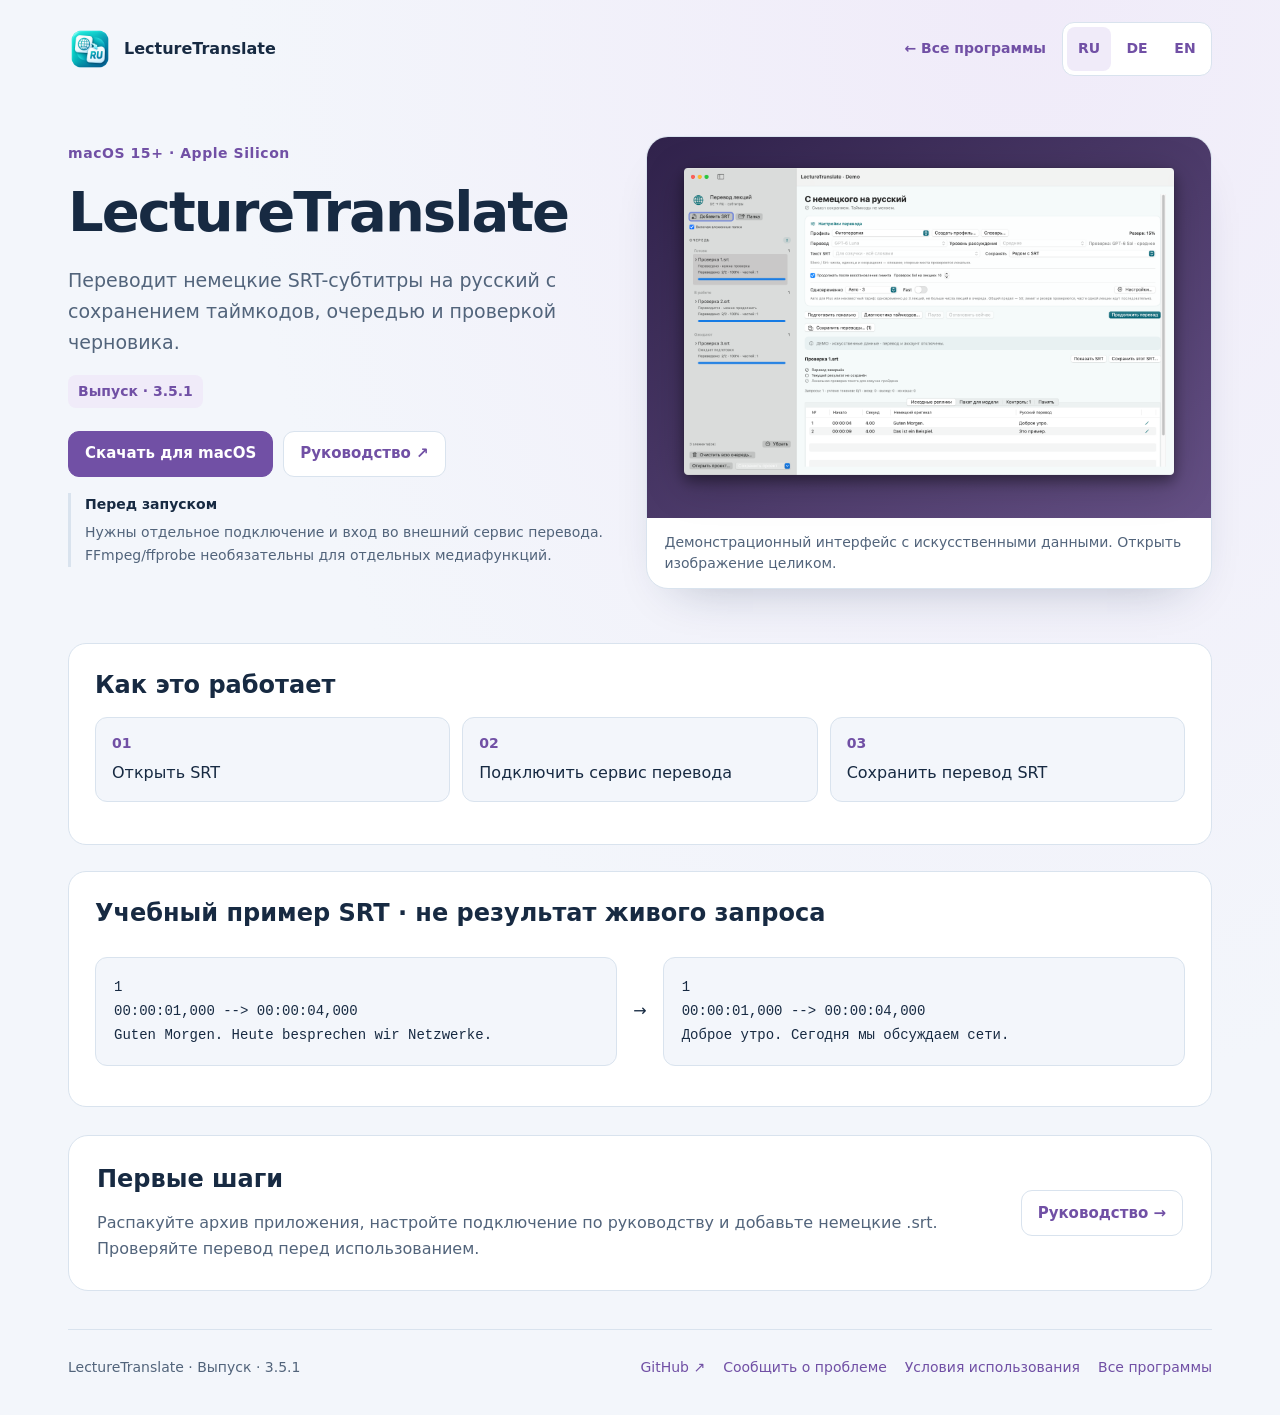
==== index.html @ 834de159 "Polish localized website navigation, screenshots and mobile layouts" ====
<!doctype html>
<html lang="ru"><head><meta charset="utf-8"><meta name="viewport" content="width=device-width,initial-scale=1"><meta name="description" content="Переводит немецкие SRT-субтитры на русский с сохранением таймкодов, очередью и проверкой черновика."><title>LectureTranslate — Руководство · Выпуск · 3.5.1</title><link rel="icon" href="presentation-icon.png"><link rel="stylesheet" href="presentation.css?v=20261022"></head>
<body style="--accent:#7150a5;--tint:#f0ebf9;--hero:#30224b;--hero-end:#655085"><div class="shell"><header class="top"><a class="brand" href="index-ru.html"><img src="presentation-icon.png" width="44" height="44" alt="">LectureTranslate</a><div class="navigation"><a class="catalog-link" href="https://popovantondev.github.io/popovantondev/index-ru.html">← Все программы</a><nav class="languages" aria-label="Language"><a href="index-ru.html" lang="ru" hreflang="ru" aria-current="page">RU</a><a href="index-de.html" lang="de" hreflang="de">DE</a><a href="index-en.html" lang="en" hreflang="en">EN</a></nav></div></header>
<main id="content"><section class="product-hero"><div class="copy"><p class="eyebrow">macOS 15+ · Apple Silicon</p><h1>LectureTranslate</h1><p class="lead">Переводит немецкие SRT-субтитры на русский с сохранением таймкодов, очередью и проверкой черновика.</p><span class="status release">Выпуск · 3.5.1</span><div class="actions"><a class="button primary" href="https://github.com/popovantondev/LectureTranslate/releases/tag/v3.5.1">Скачать для macOS</a><a class="button" href="Guide-ru.html">Руководство ↗</a></div><p class="requirements"><strong>Перед запуском</strong>Нужны отдельное подключение и вход во внешний сервис перевода. FFmpeg/ffprobe необязательны для отдельных медиафункций.</p></div><figure class="preview"><a href="docs/screenshots/ru/light-large.png"><img src="docs/screenshots/ru/light-large.png" alt="LectureTranslate — Демонстрационный интерфейс с искусственными данными. Открыть изображение целиком." decoding="async"></a><figcaption>Демонстрационный интерфейс с искусственными данными. Открыть изображение целиком.</figcaption></figure></section>
<section class="process" aria-labelledby="process-title"><h2 id="process-title">Как это работает</h2><ol class="flow"><li>Открыть SRT</li><li>Подключить сервис перевода</li><li>Сохранить перевод SRT</li></ol></section><section class="process"><h2>Учебный пример SRT · не результат живого запроса</h2><div class="srt-example"><pre><code>1
00:00:01,000 --&gt; 00:00:04,000
Guten Morgen. Heute besprechen wir Netzwerke.</code></pre><span aria-hidden="true">→</span><pre><code>1
00:00:01,000 --&gt; 00:00:04,000
Доброе утро. Сегодня мы обсуждаем сети.</code></pre></div></section><section class="start"><div><h2>Первые шаги</h2><p>Распакуйте архив приложения, настройте подключение по руководству и добавьте немецкие .srt. Проверяйте перевод перед использованием.</p></div><div class="actions"><a class="button" href="Guide-ru.html">Руководство →</a></div></section></main>
<footer><span>LectureTranslate · Выпуск · 3.5.1</span><nav><a href="https://github.com/popovantondev/LectureTranslate">GitHub ↗</a><a href="https://github.com/popovantondev/LectureTranslate/issues/new/choose">Сообщить о проблеме</a><a href="https://github.com/popovantondev/LectureTranslate#readme">Условия использования</a><a href="https://popovantondev.github.io/popovantondev/index-ru.html">Все программы</a></nav></footer></div></body></html>
---- presentation.css ----
:root{color-scheme:light;--bg:#f3f6fb;--panel:#fff;--ink:#172a42;--muted:#52647b;--line:#d9e3ee;--accent:#225fba;--tint:#eaf2ff;--hero:#112d50;--hero-end:#23578d}
*{box-sizing:border-box}html{scroll-behavior:smooth;scroll-padding-top:24px}body{margin:0;background:radial-gradient(ellipse at 80% 0,var(--tint),transparent 55%),var(--bg);color:var(--ink);font:16px/1.65 system-ui,-apple-system,"Segoe UI",sans-serif}a{color:var(--accent);text-underline-offset:4px}a:focus-visible,summary:focus-visible{outline:3px solid var(--accent);outline-offset:4px}img{max-width:100%;height:auto}h1,h2,p{overflow-wrap:anywhere}h1{font-size:clamp(32px,4.5vw,56px);line-height:1.1;letter-spacing:-.035em;margin:12px 0 22px}h2{font-size:24px;line-height:1.3;margin:0 0 14px}p{margin:0 0 16px}.shell{max-width:1200px;margin:auto;padding:0 28px}.top{display:flex;justify-content:space-between;align-items:center;gap:20px;flex-wrap:wrap;padding:22px 0}.brand{display:flex;align-items:center;gap:12px;text-decoration:none;color:var(--ink);font-weight:750}.brand img{width:44px;height:44px;object-fit:contain}.navigation{display:flex;gap:16px;align-items:center;flex-wrap:wrap}.catalog-link{font-size:14px;font-weight:650;text-decoration:none}.languages{display:flex;gap:4px;border:1px solid var(--line);border-radius:12px;padding:4px;background:var(--panel)}.languages a{display:inline-flex;min-width:44px;min-height:44px;align-items:center;justify-content:center;border-radius:8px;text-decoration:none;font-size:14px;font-weight:700}.languages a[aria-current]{background:var(--tint)}.product-hero{display:grid;grid-template-columns:minmax(0,1fr) minmax(0,1.05fr);gap:38px;align-items:center;margin:20px 0 36px}.copy{min-width:0;padding:24px 0}.eyebrow{color:var(--accent);font-size:14px;font-weight:700;letter-spacing:.04em}.lead{font-size:19px;color:var(--muted)}.status{display:inline-block;border-radius:8px;padding:5px 10px;background:var(--tint);font-size:14px;font-weight:700;color:var(--accent)}.actions{display:flex;align-items:center;flex-wrap:wrap;gap:10px;margin:23px 0 16px}.button{display:inline-flex;align-items:center;justify-content:center;min-height:46px;padding:10px 16px;border:1px solid var(--line);border-radius:11px;background:var(--panel);color:var(--accent);font-size:15px;line-height:1.4;font-weight:700;text-decoration:none;max-width:100%;overflow-wrap:anywhere}.button.primary{background:var(--accent);color:#fff;border-color:var(--accent)}.button:hover{filter:brightness(.96)}.requirements{font-size:14px;color:var(--muted);padding-left:14px;border-left:3px solid var(--line)}.requirements strong{display:block;color:var(--ink);margin-bottom:5px}.preview{margin:0;min-width:0;border:1px solid var(--line);border-radius:22px;overflow:hidden;background:var(--panel);box-shadow:0 22px 50px -30px #162b4855}.preview>a{display:grid;place-items:center;padding:18px;background:linear-gradient(145deg,var(--hero),var(--hero-end));min-height:260px}.preview img{display:block;width:auto;max-width:100%;max-height:520px;object-fit:contain;filter:drop-shadow(0 8px 18px #0003)}figcaption{font-size:14px;color:var(--muted);padding:14px 18px;line-height:1.5}.process{border:1px solid var(--line);border-radius:18px;background:var(--panel);padding:26px;margin:26px 0}.flow{list-style:none;display:grid;grid-template-columns:repeat(3,minmax(0,1fr));padding:0;gap:12px;counter-reset:step}.flow li{padding:14px 16px;border:1px solid var(--line);border-radius:12px;background:var(--bg);overflow-wrap:anywhere}.flow li:before{counter-increment:step;content:counter(step,decimal-leading-zero);display:block;font-size:14px;color:var(--accent);font-weight:700;margin-bottom:5px}.start{display:grid;grid-template-columns:minmax(0,1fr) auto;gap:24px;align-items:center;padding:28px;border-radius:20px;background:var(--panel);border:1px solid var(--line);margin:28px 0 38px}.start p{color:var(--muted);margin:0}.start .actions{margin:0}.notice{padding:14px 16px;background:var(--tint);border-radius:12px;font-size:15px;color:var(--ink)}footer{display:flex;gap:16px;flex-wrap:wrap;justify-content:space-between;border-top:1px solid var(--line);padding:26px 0 36px;font-size:14px;color:var(--muted)}footer nav{display:flex;gap:18px;flex-wrap:wrap}footer a{text-decoration:none}main:focus{outline:none}
@media(max-width:900px){.product-hero{gap:24px}.lead{font-size:17px}.shell{padding:0 22px}}
@media(max-width:760px){.product-hero{grid-template-columns:1fr;margin-top:0;gap:14px}.copy{padding:12px 0}.preview>a{min-height:0}.preview img{max-height:450px}.flow{grid-template-columns:1fr}.start{grid-template-columns:1fr;padding:22px}.process{padding:22px}.top{gap:14px}.navigation{width:100%;justify-content:space-between}.shell{padding:0 18px}}
@media(prefers-reduced-motion:reduce){html{scroll-behavior:auto}*,*:before,*:after{animation:none!important;transition:none!important}}

.srt-example{display:grid;grid-template-columns:minmax(0,1fr) auto minmax(0,1fr);gap:16px;align-items:center}.srt-example pre{white-space:pre-wrap;overflow-wrap:anywhere;padding:18px;background:var(--bg);border:1px solid var(--line);border-radius:12px;font:14px/1.7 ui-monospace,monospace}.srt-example code{white-space:inherit}@media(max-width:760px){.srt-example{grid-template-columns:minmax(0,1fr)}.srt-example>span{transform:rotate(90deg);text-align:center}}
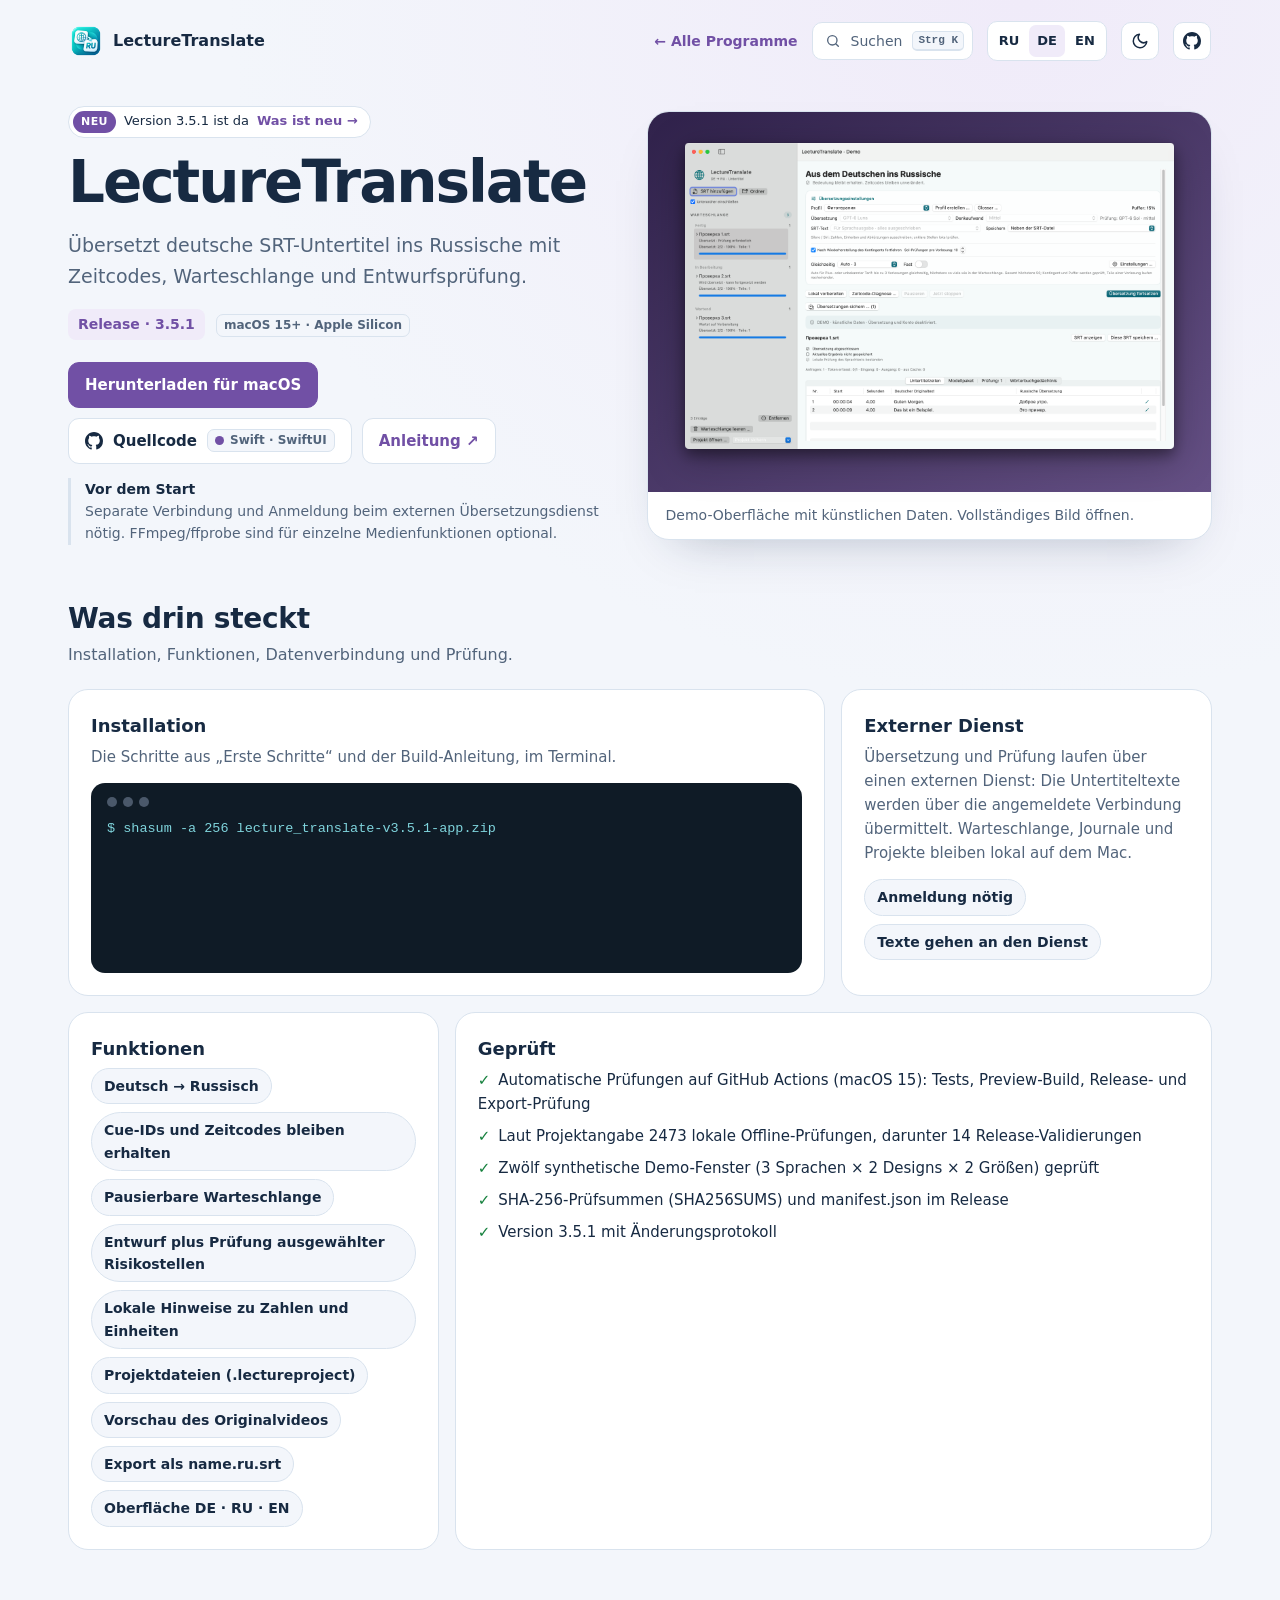
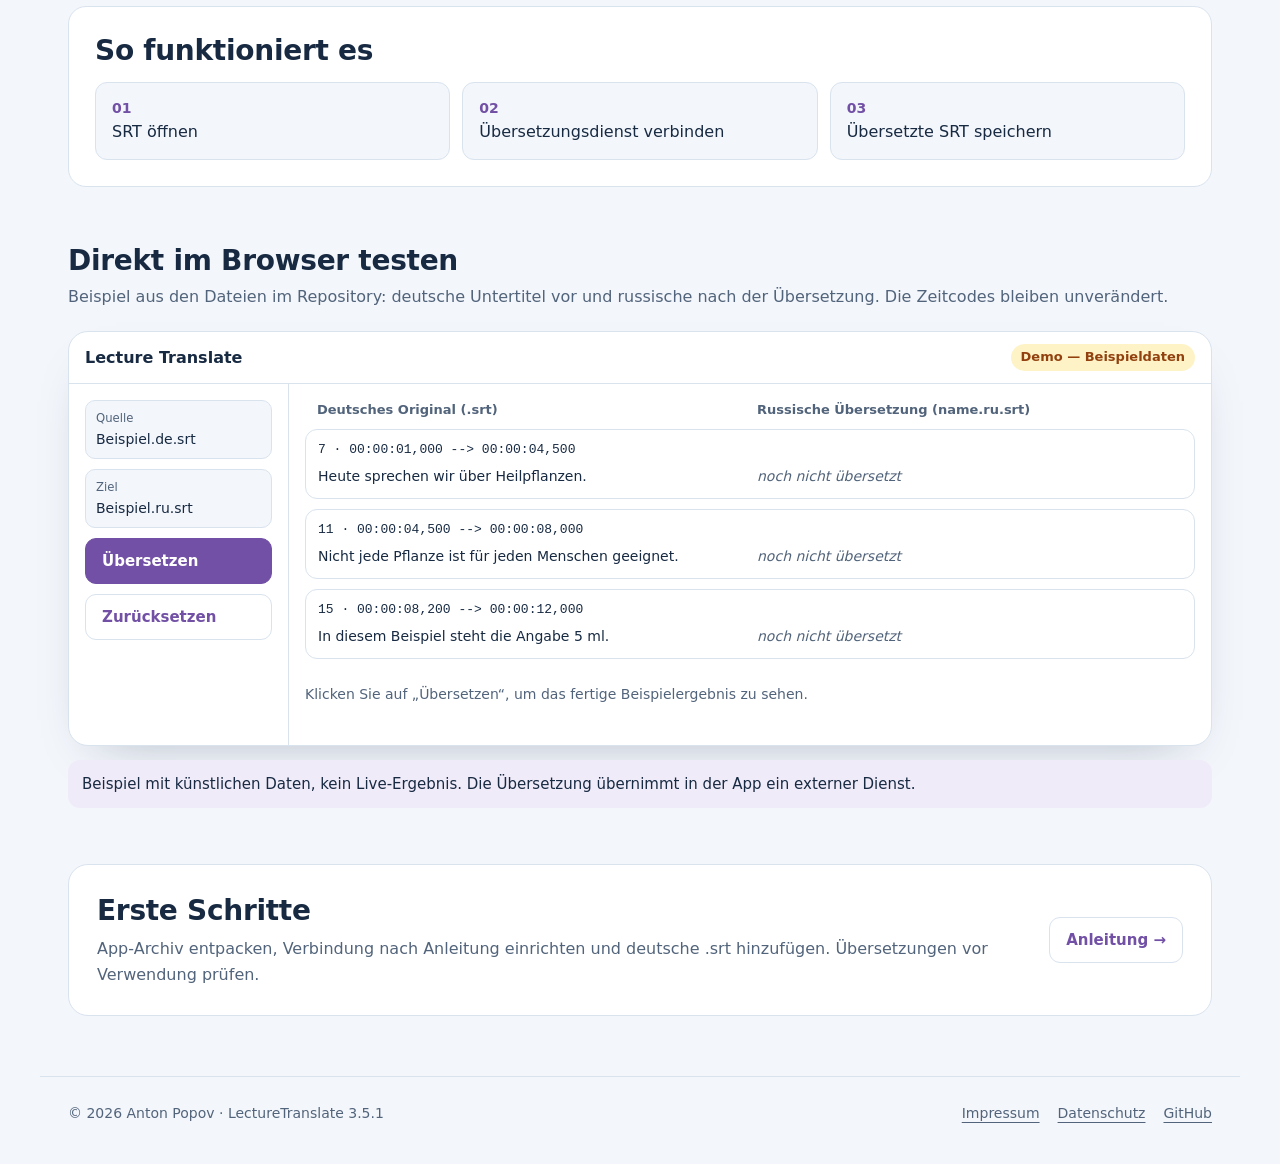
==== commit 485750f8: "Polish project site and documentation - German root pages (index.html, README.md), English and Russi" ====
--- a/index.html
+++ b/index.html
@@ -1,10 +1,83 @@
 <!doctype html>
-<html lang="ru"><head><meta charset="utf-8"><meta name="viewport" content="width=device-width,initial-scale=1"><meta name="description" content="Переводит немецкие SRT-субтитры на русский с сохранением таймкодов, очередью и проверкой черновика."><title>LectureTranslate — Руководство · Выпуск · 3.5.1</title><link rel="icon" href="presentation-icon.png"><link rel="stylesheet" href="presentation.css?v=20261022"></head>
-<body style="--accent:#7150a5;--tint:#f0ebf9;--hero:#30224b;--hero-end:#655085"><div class="shell"><header class="top"><a class="brand" href="index-ru.html"><img src="presentation-icon.png" width="44" height="44" alt="">LectureTranslate</a><div class="navigation"><a class="catalog-link" href="https://popovantondev.github.io/popovantondev/index-ru.html">← Все программы</a><nav class="languages" aria-label="Language"><a href="index-ru.html" lang="ru" hreflang="ru" aria-current="page">RU</a><a href="index-de.html" lang="de" hreflang="de">DE</a><a href="index-en.html" lang="en" hreflang="en">EN</a></nav></div></header>
-<main id="content"><section class="product-hero"><div class="copy"><p class="eyebrow">macOS 15+ · Apple Silicon</p><h1>LectureTranslate</h1><p class="lead">Переводит немецкие SRT-субтитры на русский с сохранением таймкодов, очередью и проверкой черновика.</p><span class="status release">Выпуск · 3.5.1</span><div class="actions"><a class="button primary" href="https://github.com/popovantondev/LectureTranslate/releases/tag/v3.5.1">Скачать для macOS</a><a class="button" href="Guide-ru.html">Руководство ↗</a></div><p class="requirements"><strong>Перед запуском</strong>Нужны отдельное подключение и вход во внешний сервис перевода. FFmpeg/ffprobe необязательны для отдельных медиафункций.</p></div><figure class="preview"><a href="docs/screenshots/ru/light-large.png"><img src="docs/screenshots/ru/light-large.png" alt="LectureTranslate — Демонстрационный интерфейс с искусственными данными. Открыть изображение целиком." decoding="async"></a><figcaption>Демонстрационный интерфейс с искусственными данными. Открыть изображение целиком.</figcaption></figure></section>
-<section class="process" aria-labelledby="process-title"><h2 id="process-title">Как это работает</h2><ol class="flow"><li>Открыть SRT</li><li>Подключить сервис перевода</li><li>Сохранить перевод SRT</li></ol></section><section class="process"><h2>Учебный пример SRT · не результат живого запроса</h2><div class="srt-example"><pre><code>1
-00:00:01,000 --&gt; 00:00:04,000
-Guten Morgen. Heute besprechen wir Netzwerke.</code></pre><span aria-hidden="true">→</span><pre><code>1
-00:00:01,000 --&gt; 00:00:04,000
-Доброе утро. Сегодня мы обсуждаем сети.</code></pre></div></section><section class="start"><div><h2>Первые шаги</h2><p>Распакуйте архив приложения, настройте подключение по руководству и добавьте немецкие .srt. Проверяйте перевод перед использованием.</p></div><div class="actions"><a class="button" href="Guide-ru.html">Руководство →</a></div></section></main>
-<footer><span>LectureTranslate · Выпуск · 3.5.1</span><nav><a href="https://github.com/popovantondev/LectureTranslate">GitHub ↗</a><a href="https://github.com/popovantondev/LectureTranslate/issues/new/choose">Сообщить о проблеме</a><a href="https://github.com/popovantondev/LectureTranslate#readme">Условия использования</a><a href="https://popovantondev.github.io/popovantondev/index-ru.html">Все программы</a></nav></footer></div></body></html>+<html lang="de">
+<head>
+<meta charset="utf-8">
+<meta name="viewport" content="width=device-width,initial-scale=1">
+<meta name="color-scheme" content="light dark">
+<meta name="description" content="Übersetzt deutsche SRT-Untertitel ins Russische mit Zeitcodes, Warteschlange und Entwurfsprüfung.">
+<title>LectureTranslate — Anleitung · Release · 3.5.1</title>
+<link rel="icon" href="presentation-icon.png">
+<script src="Assets/kit/kit-theme.js"></script><link rel="stylesheet" href="Assets/kit/kit.css?v=2026.11.05-1"><script src="Assets/kit/programs.js?v=2026.11.05-1" defer></script><script src="Assets/kit/kit.js?v=2026.11.05-1" defer></script>
+<link rel="stylesheet" href="presentation.css?v=2026.11.05-1">
+</head>
+<body class="ppk-page">
+<a class="ppk-skip" href="#main">Zum Inhalt</a>
+<div class="ppk-nav-wrap" id="ppk-nav-wrap">
+  <nav class="ppk-nav" aria-label="Hauptnavigation">
+    <a class="ppk-brand" href="index.html"><img src="presentation-icon.png" alt="" width="34" height="34"><span>LectureTranslate</span></a>
+    <span class="ppk-spacer"></span>
+    <a class="ppk-back" href="https://popovantondev.github.io/popovantondev/index.html">← Alle Programme</a>
+    <button class="ppk-search-btn" type="button" data-ppk-open-search aria-label="Programme durchsuchen"><span>Suchen</span><kbd>Strg K</kbd></button>
+    <div class="ppk-langs"><a href="index-ru.html" lang="ru" hreflang="ru">RU</a><a href="index.html" lang="de" hreflang="de" aria-current="page">DE</a><a href="index-en.html" lang="en" hreflang="en">EN</a></div>
+    <button class="ppk-icon-btn ppk-theme-btn" type="button" data-ppk-theme aria-label="Farbschema wechseln"></button>
+    <a class="ppk-icon-btn ppk-gh-btn" href="https://github.com/popovantondev/LectureTranslate" aria-label="GitHub"></a>
+  </nav>
+</div>
+<main class="ppk-shell" id="main">
+<div class="ppk-hero">
+<div>
+<a class="ppk-pill" href="https://github.com/popovantondev/LectureTranslate/releases/tag/v3.5.1"><span class="ppk-new">NEU</span><span>Version 3.5.1 ist da</span> <span class="ppk-more">Was ist neu →</span></a>
+<h1>LectureTranslate</h1>
+<p class="ppk-lead">Übersetzt deutsche SRT-Untertitel ins Russische mit Zeitcodes, Warteschlange und Entwurfsprüfung.</p>
+<span class="ppk-status">Release · 3.5.1</span> <span class="ppk-chip ppk-meta-chip">macOS 15+ · Apple Silicon</span>
+<div class="ppk-actions">
+<a class="ppk-btn ppk-btn-primary" href="https://github.com/popovantondev/LectureTranslate/releases/tag/v3.5.1">Herunterladen für macOS</a>
+<a class="ppk-btn ppk-btn-gh" href="https://github.com/popovantondev/LectureTranslate">Quellcode <span class="ppk-chip"><i class="ppk-dot"></i>Swift · SwiftUI</span></a>
+<a class="ppk-btn" href="Guide-de.html">Anleitung ↗</a>
+</div>
+<p class="ppk-requirements"><strong>Vor dem Start</strong>Separate Verbindung und Anmeldung beim externen Übersetzungsdienst nötig. FFmpeg/ffprobe sind für einzelne Medienfunktionen optional.</p>
+
+</div>
+<figure class="ppk-preview">
+<div class="ppk-stage"><a href="docs/screenshots/de/light-large.png"><img src="docs/screenshots/de/light-large.png" alt="LectureTranslate — Demo-Oberfläche mit künstlichen Daten. Vollständiges Bild öffnen." decoding="async"></a></div>
+<figcaption>Demo-Oberfläche mit künstlichen Daten. Vollständiges Bild öffnen.</figcaption>
+</figure>
+</div>
+
+<section class="ppk-bento-section ppk-section ppk-reveal">
+<h2>Was drin steckt</h2>
+<p class="ppk-sub">Installation, Funktionen, Datenverbindung und Prüfung.</p>
+<div class="ppk-bento">
+<div class="ppk-tile ppk-wide"><h3>Installation</h3><p>Die Schritte aus „Erste Schritte“ und der Build-Anleitung, im Terminal.</p><div class="ppk-term" role="group" aria-label="Installation"><div class="ppk-term-bar"><i></i><i></i><i></i></div><div class="ppk-term-out"><div class="ppk-ps">$ shasum -a 256 lecture_translate-v3.5.1-app.zip</div><div class="ppk-dim"># Wert mit SHA256SUMS aus dem Release vergleichen</div><div class="ppk-ps">$ unzip lecture_translate-v3.5.1-app.zip</div><div class="ppk-dim"># App nicht notarisiert: macOS kann beim ersten Öffnen warnen</div><div class="ppk-dim"># Verbindung zum Übersetzungsdienst nach Anleitung einrichten</div><div class="ppk-ok">→ Deutsche .srt hinzufügen, Profil wählen, Warteschlange starten</div></div></div></div>
+<div class="ppk-tile"><h3>Externer Dienst</h3><p>Übersetzung und Prüfung laufen über einen externen Dienst: Die Untertiteltexte werden über die angemeldete Verbindung übermittelt. Warteschlange, Journale und Projekte bleiben lokal auf dem Mac.</p><div class="ppk-chips"><span>Anmeldung nötig</span><span>Texte gehen an den Dienst</span></div></div>
+<div class="ppk-tile"><h3>Funktionen</h3><div class="ppk-chips"><span>Deutsch → Russisch</span><span>Cue-IDs und Zeitcodes bleiben erhalten</span><span>Pausierbare Warteschlange</span><span>Entwurf plus Prüfung ausgewählter Risikostellen</span><span>Lokale Hinweise zu Zahlen und Einheiten</span><span>Projektdateien (.lectureproject)</span><span>Vorschau des Originalvideos</span><span>Export als name.ru.srt</span><span>Oberfläche DE · RU · EN</span></div></div>
+<div class="ppk-tile ppk-wide"><h3>Geprüft</h3><ul class="ppk-checks"><li>Automatische Prüfungen auf GitHub Actions (macOS 15): Tests, Preview-Build, Release- und Export-Prüfung</li><li>Laut Projektangabe 2473 lokale Offline-Prüfungen, darunter 14 Release-Validierungen</li><li>Zwölf synthetische Demo-Fenster (3 Sprachen × 2 Designs × 2 Größen) geprüft</li><li>SHA-256-Prüfsummen (SHA256SUMS) und manifest.json im Release</li><li>Version 3.5.1 mit Änderungsprotokoll</li></ul></div>
+</div>
+</section>
+
+<section class="ppk-section ppk-process ppk-reveal" aria-labelledby="process-title">
+<h2 id="process-title">So funktioniert es</h2>
+<ol class="ppk-flow"><li>SRT öffnen</li><li>Übersetzungsdienst verbinden</li><li>Übersetzte SRT speichern</li></ol>
+</section>
+<section class="ppk-section ppk-demo-section ppk-reveal" id="demo" data-demo="lecturetranslate" aria-labelledby="demo-title">
+<h2 id="demo-title">Direkt im Browser testen</h2>
+<p class="ppk-sub">Beispiel aus den Dateien im Repository: deutsche Untertitel vor und russische nach der Übersetzung. Die Zeitcodes bleiben unverändert.</p>
+<div class="ppk-demo"><div class="ppk-demo-head"><span>Lecture Translate</span><span class="ppk-demo-label">Demo — Beispieldaten</span></div>
+<div class="ppk-demo-body"><div class="ppk-demo-main"><noscript><p class="ppk-demo-empty">Für die Demo wird JavaScript benötigt.</p><ol class="demo-cues"><li><code>00:00:01,000 --&gt; 00:00:04,500</code><p lang="de">Heute sprechen wir über Heilpflanzen.</p><p lang="ru">Сегодня мы говорим о лекарственных
+растениях.</p></li><li><code>00:00:04,500 --&gt; 00:00:08,000</code><p lang="de">Nicht jede Pflanze ist für jeden Menschen geeignet.</p><p lang="ru">Не каждое растение подходит каждому
+человеку.</p></li><li><code>00:00:08,200 --&gt; 00:00:12,000</code><p lang="de">In diesem Beispiel steht die Angabe 5 ml.</p><p lang="ru">В этом примере указано пять миллилитров.</p></li></ol></noscript></div></div></div>
+<p class="ppk-notice">Beispiel mit künstlichen Daten, kein Live-Ergebnis. Die Übersetzung übernimmt in der App ein externer Dienst.</p>
+<script type="application/json" id="demo-data">{"labels": {"title": "Direkt im Browser testen", "sub": "Beispiel aus den Dateien im Repository: deutsche Untertitel vor und russische nach der Übersetzung. Die Zeitcodes bleiben unverändert.", "label": "Demo — Beispieldaten", "source": "Quelle", "target": "Ziel", "translate": "Übersetzen", "reset": "Zurücksetzen", "hint": "Klicken Sie auf „Übersetzen“, um das fertige Beispielergebnis zu sehen.", "done": "✓ Fertig: 3 Untertitel, alle Zeitcodes unverändert. (Demo — fertiges Beispiel, keine echte Übersetzung.)", "pending": "noch nicht übersetzt", "same": "Zeitcode gleich", "mark": "Zeitcode markieren", "nojs": "Für die Demo wird JavaScript benötigt.", "cues": "Untertitel", "before": "Deutsches Original (.srt)", "after": "Russische Übersetzung (name.ru.srt)", "note": "Beispiel mit künstlichen Daten, kein Live-Ergebnis. Die Übersetzung übernimmt in der App ein externer Dienst.", "sourceName": "Beispiel.de.srt", "targetName": "Beispiel.ru.srt"}, "before": [{"n": "7", "t": "00:00:01,000 --> 00:00:04,500", "x": "Heute sprechen wir über Heilpflanzen."}, {"n": "11", "t": "00:00:04,500 --> 00:00:08,000", "x": "Nicht jede Pflanze ist für jeden Menschen geeignet."}, {"n": "15", "t": "00:00:08,200 --> 00:00:12,000", "x": "In diesem Beispiel steht die Angabe 5 ml."}], "after": [{"n": "7", "t": "00:00:01,000 --> 00:00:04,500", "x": "Сегодня мы говорим о лекарственных\nрастениях."}, {"n": "11", "t": "00:00:04,500 --> 00:00:08,000", "x": "Не каждое растение подходит каждому\nчеловеку."}, {"n": "15", "t": "00:00:08,200 --> 00:00:12,000", "x": "В этом примере указано пять миллилитров."}]}</script>
+</section>
+<section class="ppk-section ppk-start ppk-reveal">
+<div><h2>Erste Schritte</h2><p>App-Archiv entpacken, Verbindung nach Anleitung einrichten und deutsche .srt hinzufügen. Übersetzungen vor Verwendung prüfen.</p></div>
+<div class="ppk-actions"><a class="ppk-btn" href="Guide-de.html">Anleitung →</a></div>
+</section>
+</main>
+<footer class="ppk-footer">
+  <span>© 2026 Anton Popov · LectureTranslate 3.5.1</span>
+  <nav aria-label="Rechtliches"><a href="https://popovantondev.github.io/popovantondev/impressum.html">Impressum</a><a href="https://popovantondev.github.io/popovantondev/datenschutz.html">Datenschutz</a><a href="https://github.com/popovantondev/LectureTranslate">GitHub</a></nav>
+</footer>
+<script src="Assets/demo.js?v=bb6a0f92" defer></script>
+</body>
+</html>
--- a/Assets/kit/kit.css
+++ b/Assets/kit/kit.css
@@ -0,0 +1,244 @@
+/* popovantondev shared kit: tokens, header, search palette, components, footer.
+   Everything is prefixed ppk-. Pages set their accent in their own CSS (see demo.html).
+   Kit tokens have zero specificity (:where), so any page rule overrides them regardless of load order. */
+
+/* ---------- tokens ---------- */
+:where(:root){color-scheme:light;
+  --ppk-bg:#f3f6fb;--ppk-panel:#ffffff;--ppk-ink:#172a42;--ppk-muted:#52647b;--ppk-line:#d9e3ee;
+  --ppk-accent:#0f6f7c;--ppk-accent-ink:#ffffff;--ppk-tint:#e2f2f3;--ppk-hero:#0c3a45;--ppk-hero-end:#1b6b78;
+  --ppk-glass:rgba(255,255,255,.76);--ppk-term:#0f1b26;--ppk-term-ink:#d6e4ef;--ppk-term-ps:#7fd4dc;--ppk-term-ok:#6ee787;--ppk-term-dim:#8fa3b6;
+  --ppk-ok:#15803d;--ppk-ok-bg:#dcfce7;--ppk-ok-fg:#166534;--ppk-warn-bg:#fef3c7;--ppk-warn-fg:#92400e;
+  --ppk-focus:#1a5fd0;--ppk-shadow:0 22px 50px -30px rgba(22,43,72,.35);
+  --ppk-radius-s:8px;--ppk-radius-m:12px;--ppk-radius-l:20px;--ppk-radius-pill:999px;
+  --ppk-font:system-ui,-apple-system,"Segoe UI",sans-serif;--ppk-mono:ui-monospace,"Cascadia Code",Consolas,monospace;--ppk-shell:1200px}
+:where([data-theme="dark"]){color-scheme:dark;
+  --ppk-bg:#0c131b;--ppk-panel:#131d28;--ppk-ink:#e5edf5;--ppk-muted:#9badbf;--ppk-line:#233142;
+  --ppk-accent:#3cc1cc;--ppk-accent-ink:#03262b;--ppk-tint:#11343a;--ppk-hero:#082a32;--ppk-hero-end:#145a65;
+  --ppk-glass:rgba(19,29,40,.76);--ppk-term:#070d13;--ppk-term-ink:#d6e4ef;--ppk-term-ps:#7fd4dc;--ppk-term-ok:#6ee787;--ppk-term-dim:#8fa3b6;
+  --ppk-ok:#4ade80;--ppk-ok-bg:#14532d;--ppk-ok-fg:#bbf7d0;--ppk-warn-bg:#78350f;--ppk-warn-fg:#fde68a;
+  --ppk-focus:#7ab8ff;--ppk-shadow:0 22px 50px -30px rgba(0,0,0,.7)}
+@media (prefers-color-scheme:dark){:where(:root:not([data-theme])){color-scheme:dark;
+  --ppk-bg:#0c131b;--ppk-panel:#131d28;--ppk-ink:#e5edf5;--ppk-muted:#9badbf;--ppk-line:#233142;
+  --ppk-accent:#3cc1cc;--ppk-accent-ink:#03262b;--ppk-tint:#11343a;--ppk-hero:#082a32;--ppk-hero-end:#145a65;
+  --ppk-glass:rgba(19,29,40,.76);--ppk-term:#070d13;--ppk-term-ink:#d6e4ef;--ppk-term-ps:#7fd4dc;--ppk-term-ok:#6ee787;--ppk-term-dim:#8fa3b6;
+  --ppk-ok:#4ade80;--ppk-ok-bg:#14532d;--ppk-ok-fg:#bbf7d0;--ppk-warn-bg:#78350f;--ppk-warn-fg:#fde68a;
+  --ppk-focus:#7ab8ff;--ppk-shadow:0 22px 50px -30px rgba(0,0,0,.7)}}
+
+/* ---------- base (only inside pages that opt in with class ppk-page on body) ---------- */
+.ppk-page{margin:0;background:radial-gradient(ellipse at 80% 0,var(--ppk-tint),transparent 55%),var(--ppk-bg);background-attachment:fixed;color:var(--ppk-ink);font:16px/1.6 var(--ppk-font);transition:background-color .3s,color .3s}
+.ppk-page *,.ppk-page *::before,.ppk-page *::after{box-sizing:border-box}
+:where(.ppk-page a){color:var(--ppk-accent);text-underline-offset:4px}
+:where(.ppk-page img){max-width:100%;height:auto}
+:where(.ppk-page button){font:inherit;color:inherit}
+.ppk-page :focus-visible,.ppk-overlay :focus-visible,.ppk-nav-wrap :focus-visible,.ppk-footer :focus-visible{outline:3px solid var(--ppk-focus);outline-offset:3px}
+:where(.ppk-page h1),.ppk-title{font-size:clamp(34px,4.6vw,58px);line-height:1.05;letter-spacing:-.035em;margin:14px 0 18px}
+:where(.ppk-page h2),.ppk-h2{font-size:clamp(22px,2.4vw,28px);line-height:1.25;letter-spacing:-.01em;margin:0 0 6px}
+.ppk-page [hidden],.ppk-overlay[hidden]{display:none!important}
+.ppk-shell{max-width:var(--ppk-shell);margin:0 auto;padding:0 28px}
+.ppk-section{margin:56px 0;position:relative}
+.ppk-sub{color:var(--ppk-muted);margin:0 0 22px}
+.ppk-sr-only{position:absolute!important;width:1px;height:1px;margin:-1px;padding:0;overflow:hidden;clip:rect(0 0 0 0);white-space:nowrap;border:0}
+.ppk-skip{position:absolute;left:12px;top:-60px;z-index:200;background:var(--ppk-panel);color:var(--ppk-ink);border:2px solid var(--ppk-focus);border-radius:var(--ppk-radius-m);padding:8px 14px;font-weight:700;text-decoration:none}
+.ppk-skip:focus{top:12px}
+html.ppk-lock{overflow:hidden}
+
+/* ---------- icons (CSS masks, work without JS and without inline SVG) ---------- */
+.ppk-search-btn::before,.ppk-gh-btn::before,.ppk-theme-btn::before,.ppk-btn-gh::before{content:"";flex:none;background:currentColor;-webkit-mask:var(--ppk-ico) center/contain no-repeat;mask:var(--ppk-ico) center/contain no-repeat}
+.ppk-search-btn::before{--ppk-ico:url("data:image/svg+xml,%3Csvg xmlns='http://www.w3.org/2000/svg' viewBox='0 0 24 24' fill='none' stroke='black' stroke-width='2' stroke-linecap='round'%3E%3Ccircle cx='11' cy='11' r='7'/%3E%3Cpath d='m20 20-3.5-3.5'/%3E%3C/svg%3E");width:16px;height:16px}
+.ppk-gh-btn::before,.ppk-btn-gh::before{--ppk-ico:url("data:image/svg+xml,%3Csvg xmlns='http://www.w3.org/2000/svg' viewBox='0 0 16 16'%3E%3Cpath d='M8 0C3.58 0 0 3.58 0 8c0 3.54 2.29 6.53 5.47 7.59.4.07.55-.17.55-.38 0-.19-.01-.82-.01-1.49-2.01.37-2.53-.49-2.69-.94-.09-.23-.48-.94-.82-1.13-.28-.15-.68-.52-.01-.53.63-.01 1.08.58 1.23.82.72 1.21 1.87.87 2.33.66.07-.52.28-.87.51-1.07-1.78-.2-3.64-.89-3.64-3.95 0-.87.31-1.59.82-2.15-.08-.2-.36-1.02.08-2.12 0 0 .67-.21 2.2.82.64-.18 1.32-.27 2-.27.68 0 1.36.09 2 .27 1.53-1.04 2.2-.82 2.2-.82.44 1.1.16 1.92.08 2.12.51.56.82 1.27.82 2.15 0 3.07-1.87 3.75-3.65 3.95.29.25.54.73.54 1.48 0 1.07-.01 1.93-.01 2.2 0 .21.15.46.55.38A8.013 8.013 0 0 0 16 8c0-4.42-3.58-8-8-8z'/%3E%3C/svg%3E");width:18px;height:18px}
+.ppk-theme-btn::before{--ppk-ico:url("data:image/svg+xml,%3Csvg xmlns='http://www.w3.org/2000/svg' viewBox='0 0 24 24' fill='none' stroke='black' stroke-width='2' stroke-linecap='round' stroke-linejoin='round'%3E%3Cpath d='M21 12.8A9 9 0 1 1 11.2 3a7 7 0 0 0 9.8 9.8z'/%3E%3C/svg%3E");width:18px;height:18px}
+:root[data-theme="dark"] .ppk-theme-btn::before{--ppk-ico:url("data:image/svg+xml,%3Csvg xmlns='http://www.w3.org/2000/svg' viewBox='0 0 24 24' fill='none' stroke='black' stroke-width='2' stroke-linecap='round'%3E%3Ccircle cx='12' cy='12' r='4.5'/%3E%3Cpath d='M12 2v2M12 20v2M4.9 4.9l1.4 1.4M17.7 17.7l1.4 1.4M2 12h2M20 12h2M4.9 19.1l1.4-1.4M17.7 6.3l1.4-1.4'/%3E%3C/svg%3E")}
+@media (prefers-color-scheme:dark){:root:not([data-theme]) .ppk-theme-btn::before{--ppk-ico:url("data:image/svg+xml,%3Csvg xmlns='http://www.w3.org/2000/svg' viewBox='0 0 24 24' fill='none' stroke='black' stroke-width='2' stroke-linecap='round'%3E%3Ccircle cx='12' cy='12' r='4.5'/%3E%3Cpath d='M12 2v2M12 20v2M4.9 4.9l1.4 1.4M17.7 17.7l1.4 1.4M2 12h2M20 12h2M4.9 19.1l1.4-1.4M17.7 6.3l1.4-1.4'/%3E%3C/svg%3E")}}
+.ppk-search-btn:has(svg)::before,.ppk-icon-btn:has(svg)::before,.ppk-btn-gh:has(svg)::before{display:none}
+
+/* ---------- header: static markup, JS only improves it ---------- */
+.ppk-nav-wrap{position:sticky;top:0;z-index:40;padding:10px 0 0;transition:padding .3s}
+.ppk-nav-wrap.ppk-floating{padding-inline:8px}
+.ppk-nav{max-width:var(--ppk-shell);margin:0 auto;display:flex;align-items:center;gap:14px;padding:10px 28px;border:1px solid transparent;border-radius:0;font:14px/1.3 var(--ppk-font);color:var(--ppk-ink);transition:max-width .35s cubic-bezier(.2,.8,.2,1),padding .35s cubic-bezier(.2,.8,.2,1),border-radius .35s,background-color .35s,box-shadow .35s}
+.ppk-nav *,.ppk-nav *::before,.ppk-nav *::after{box-sizing:border-box}
+.ppk-floating .ppk-nav{max-width:980px;padding:8px 10px 8px 16px;border-color:var(--ppk-line);border-radius:var(--ppk-radius-pill);background:var(--ppk-glass);-webkit-backdrop-filter:blur(14px) saturate(1.4);backdrop-filter:blur(14px) saturate(1.4);box-shadow:0 10px 30px -18px rgba(0,0,0,.35)}
+.ppk-brand{display:flex;align-items:center;gap:10px;min-width:0;font-size:16px;font-weight:750;color:var(--ppk-ink);text-decoration:none;white-space:nowrap}
+.ppk-brand img{width:34px;height:34px;flex:none;border-radius:9px}
+.ppk-brand span{overflow:hidden;text-overflow:ellipsis}
+.ppk-spacer{flex:1}
+.ppk-back{display:inline-flex;align-items:center;min-height:38px;font-size:14px;font-weight:650;color:var(--ppk-accent);text-decoration:none;white-space:nowrap}
+.ppk-back:hover{text-decoration:underline;text-underline-offset:4px}
+.ppk-search-btn{display:none;align-items:center;gap:10px;min-height:38px;padding:6px 8px 6px 12px;border:1px solid var(--ppk-line);border-radius:10px;background:var(--ppk-panel);color:var(--ppk-muted);font:inherit;font-size:14px;cursor:pointer;transition:border-color .2s}
+.ppk-search-btn:hover{border-color:var(--ppk-accent)}
+html.ppk-js .ppk-search-btn{display:flex}
+.ppk-search-btn kbd,.ppk-kbd{font:600 11px/1 var(--ppk-mono);border:1px solid var(--ppk-line);border-bottom-width:2px;border-radius:5px;padding:3px 5px;color:var(--ppk-muted);background:var(--ppk-bg)}
+.ppk-langs{display:flex;gap:2px;padding:3px;border:1px solid var(--ppk-line);border-radius:10px;background:var(--ppk-panel)}
+.ppk-langs a{display:grid;place-items:center;min-width:36px;min-height:32px;border-radius:7px;color:var(--ppk-ink);font-size:13px;font-weight:700;text-decoration:none}
+.ppk-langs a:hover{background:var(--ppk-bg)}
+.ppk-langs a[aria-current]{background:var(--ppk-tint);color:var(--ppk-ink)}
+.ppk-icon-btn{display:grid;place-items:center;width:38px;height:38px;padding:0;border:1px solid var(--ppk-line);border-radius:10px;background:var(--ppk-panel);color:var(--ppk-ink);text-decoration:none;cursor:pointer;transition:border-color .2s}
+.ppk-icon-btn:hover{border-color:var(--ppk-accent)}
+.ppk-icon-btn svg{width:18px;height:18px}
+html:not(.ppk-js) .ppk-theme-btn{display:none}
+
+/* ---------- hero parts ---------- */
+.ppk-hero{display:grid;grid-template-columns:minmax(0,1fr) minmax(0,1.05fr);gap:40px;align-items:center;margin:34px 0 10px}
+.ppk-hero>*{min-width:0}
+.ppk-pill{display:inline-flex;align-items:center;gap:8px;max-width:100%;padding:4px 12px 4px 4px;border:1px solid var(--ppk-line);border-radius:var(--ppk-radius-pill);background:var(--ppk-panel);color:var(--ppk-ink);font-size:13px;text-decoration:none;transition:border-color .2s,transform .2s}
+.ppk-pill:hover{border-color:var(--ppk-accent);transform:translateY(-1px)}
+.ppk-pill .ppk-new{flex:none;background:var(--ppk-accent);color:var(--ppk-accent-ink);border-radius:var(--ppk-radius-pill);padding:2px 8px;font-weight:800;font-size:11px;letter-spacing:.04em}
+.ppk-pill .ppk-more{color:var(--ppk-accent);font-weight:650;white-space:nowrap}
+.ppk-lead{margin:0 0 18px;color:var(--ppk-muted);font-size:19px}
+.ppk-status{display:inline-block;padding:4px 10px;border-radius:var(--ppk-radius-s);background:var(--ppk-tint);color:var(--ppk-accent);font-size:14px;font-weight:700}
+.ppk-actions{display:flex;flex-wrap:wrap;align-items:center;gap:10px;margin:22px 0 14px}
+.ppk-btn{display:inline-flex;align-items:center;gap:10px;min-height:46px;padding:10px 16px;border:1px solid var(--ppk-line);border-radius:11px;background:var(--ppk-panel);color:var(--ppk-accent);font-size:15px;font-weight:700;text-decoration:none;cursor:pointer;transition:transform .15s,box-shadow .2s,border-color .2s}
+.ppk-btn:hover{transform:translateY(-1px);box-shadow:0 8px 20px -12px rgba(0,0,0,.35);border-color:var(--ppk-accent)}
+.ppk-btn-primary{background:var(--ppk-accent);border-color:var(--ppk-accent);color:var(--ppk-accent-ink)}
+.ppk-btn-gh{color:var(--ppk-ink)}
+.ppk-chip{display:inline-flex;align-items:center;gap:6px;padding:1px 7px;border:1px solid var(--ppk-line);border-radius:7px;background:var(--ppk-bg);color:var(--ppk-muted);font-size:12px;font-weight:600}
+.ppk-dot{display:inline-block;width:9px;height:9px;border-radius:50%;background:var(--ppk-accent)}
+.ppk-requirements{margin:0;padding-left:14px;border-left:3px solid var(--ppk-line);color:var(--ppk-muted);font-size:14px}
+.ppk-requirements strong{display:block;color:var(--ppk-ink)}
+.ppk-preview{position:relative;margin:0;overflow:hidden;border:1px solid var(--ppk-line);border-radius:22px;background:var(--ppk-panel);box-shadow:var(--ppk-shadow)}
+.ppk-stage{display:grid;place-items:center;padding:18px;background:linear-gradient(145deg,var(--ppk-hero),var(--ppk-hero-end))}
+.ppk-stage img{display:block;width:auto;max-height:470px;filter:drop-shadow(0 8px 18px rgba(0,0,0,.25))}
+.ppk-preview figcaption{padding:12px 18px;color:var(--ppk-muted);font-size:14px}
+
+/* ---------- bento ---------- */
+.ppk-bento{display:grid;grid-template-columns:repeat(3,minmax(0,1fr));gap:16px}
+.ppk-tile{position:relative;min-width:0;overflow:hidden;padding:22px;border:1px solid var(--ppk-line);border-radius:var(--ppk-radius-l);background:var(--ppk-panel)}
+.ppk-tile h3{margin:0 0 4px;font-size:18px}
+.ppk-tile p{margin:0 0 14px;color:var(--ppk-muted);font-size:15px}
+.ppk-wide{grid-column:span 2}
+.ppk-term{min-height:178px;overflow:hidden;padding:14px 16px;border-radius:14px;background:var(--ppk-term);color:var(--ppk-term-ink);font:13.5px/1.75 var(--ppk-mono)}
+.ppk-term-bar{display:flex;gap:6px;margin-bottom:10px}
+.ppk-term-bar i{width:10px;height:10px;border-radius:50%;background:#4a586a}
+.ppk-term-out>div{overflow-wrap:anywhere}
+.ppk-term .ppk-ps{color:var(--ppk-term-ps)}
+.ppk-term .ppk-ok{color:var(--ppk-term-ok)}
+.ppk-term .ppk-dim{color:var(--ppk-term-dim)}
+.ppk-cursor{display:inline-block;width:8px;height:1.05em;background:var(--ppk-term-ink);vertical-align:-2px;animation:ppk-blink 1s steps(1) infinite}
+@keyframes ppk-blink{50%{opacity:0}}
+.ppk-chips{display:flex;flex-wrap:wrap;gap:8px}
+.ppk-chips span{padding:6px 12px;border:1px solid var(--ppk-line);border-radius:var(--ppk-radius-pill);background:var(--ppk-bg);font-size:14px;font-weight:600;transition:transform .2s,border-color .2s}
+.ppk-chips span:hover{transform:translateY(-2px);border-color:var(--ppk-accent)}
+.ppk-live{display:inline-flex;align-items:center;gap:8px;color:var(--ppk-ok);font-size:15px;font-weight:700}
+.ppk-live::before{content:"";width:10px;height:10px;border-radius:50%;background:var(--ppk-ok);box-shadow:0 0 0 0 rgba(22,163,74,.55);animation:ppk-pulse 2s infinite}
+@keyframes ppk-pulse{70%{box-shadow:0 0 0 10px rgba(22,163,74,0)}100%{box-shadow:0 0 0 0 rgba(22,163,74,0)}}
+.ppk-checks{display:grid;gap:8px;margin:0;padding:0;list-style:none;font-size:15px}
+.ppk-checks li::before{content:"\2713";margin-right:8px;color:var(--ppk-ok);font-weight:800}
+
+/* ---------- steps ---------- */
+.ppk-process{padding:26px;border:1px solid var(--ppk-line);border-radius:18px;background:var(--ppk-panel)}
+.ppk-flow{display:grid;grid-template-columns:repeat(3,minmax(0,1fr));gap:12px;margin:14px 0 0;padding:0;list-style:none;counter-reset:ppk-step}
+.ppk-flow li{padding:14px 16px;border:1px solid var(--ppk-line);border-radius:var(--ppk-radius-m);background:var(--ppk-bg)}
+.ppk-flow li::before{counter-increment:ppk-step;content:counter(ppk-step,decimal-leading-zero);display:block;color:var(--ppk-accent);font-size:14px;font-weight:700}
+
+/* ---------- tabs and program cards ---------- */
+.ppk-tabs{display:inline-flex;flex-wrap:wrap;gap:4px;padding:4px;border:1px solid var(--ppk-line);border-radius:14px;background:var(--ppk-panel)}
+.ppk-tabs button{padding:8px 14px;min-height:38px;border:0;border-radius:10px;background:transparent;color:var(--ppk-muted);font-size:14px;font-weight:650;cursor:pointer;transition:background-color .2s,color .2s}
+.ppk-tabs button:hover{color:var(--ppk-ink)}
+.ppk-tabs button[aria-selected="true"]{background:var(--ppk-accent);color:var(--ppk-accent-ink)}
+.ppk-app-grid{display:grid;grid-template-columns:repeat(auto-fill,minmax(230px,1fr));gap:12px;margin-top:16px}
+.ppk-app-card{display:flex;align-items:flex-start;gap:12px;padding:14px;border:1px solid var(--ppk-line);border-radius:14px;background:var(--ppk-panel);color:var(--ppk-ink);text-decoration:none;animation:ppk-fade .35s ease both;transition:border-color .2s,transform .2s}
+.ppk-app-card:hover{border-color:var(--ppk-accent);transform:translateY(-2px)}
+.ppk-app-card img{flex:none;width:36px;height:36px;border-radius:9px}
+.ppk-app-card b{display:block;font-size:15px}
+.ppk-app-card small{display:block;color:var(--ppk-muted);font-size:13px;line-height:1.4}
+@keyframes ppk-fade{from{opacity:0;transform:translateY(6px)}}
+
+/* ---------- demo frame ---------- */
+.ppk-demo{overflow:hidden;border:1px solid var(--ppk-line);border-radius:var(--ppk-radius-l);background:var(--ppk-panel);box-shadow:var(--ppk-shadow)}
+.ppk-demo-head{display:flex;flex-wrap:wrap;align-items:center;gap:10px;padding:12px 16px;border-bottom:1px solid var(--ppk-line);font-weight:700}
+.ppk-demo-label{margin-left:auto;padding:3px 10px;border-radius:var(--ppk-radius-pill);background:var(--ppk-warn-bg);color:var(--ppk-warn-fg);font-size:13px;font-weight:700}
+.ppk-demo-body{display:grid;grid-template-columns:220px minmax(0,1fr);min-height:250px}
+.ppk-demo-side{display:grid;align-content:start;gap:10px;padding:16px;border-right:1px solid var(--ppk-line);font-size:14px}
+.ppk-field{padding:8px 10px;border:1px solid var(--ppk-line);border-radius:10px;background:var(--ppk-bg)}
+.ppk-field small{display:block;color:var(--ppk-muted)}
+.ppk-demo-main{min-width:0;padding:16px}
+.ppk-rows{display:grid;gap:6px;margin:0 0 12px;padding:0;list-style:none}
+.ppk-rows li{display:grid;grid-template-columns:minmax(0,1fr) auto;gap:10px;align-items:center;padding:8px 12px;border:1px solid var(--ppk-line);border-radius:10px;font-size:14px;animation:ppk-fade .3s ease both}
+.ppk-rows li>:first-child{overflow-wrap:anywhere}
+.ppk-badge{padding:2px 8px;border-radius:6px;background:var(--ppk-tint);color:var(--ppk-ink);font-size:12px;font-weight:700}
+.ppk-badge-ok{background:var(--ppk-ok-bg);color:var(--ppk-ok-fg)}
+.ppk-badge-warn{background:var(--ppk-warn-bg);color:var(--ppk-warn-fg)}
+.ppk-progress{height:8px;margin:10px 0;overflow:hidden;border:1px solid var(--ppk-line);border-radius:99px;background:var(--ppk-bg)}
+.ppk-progress i{display:block;width:0;height:100%;background:var(--ppk-accent);transition:width .25s linear}
+.ppk-demo-empty{padding:24px 0;color:var(--ppk-muted);font-size:14px}
+.ppk-demo-done{color:var(--ppk-ok);font-weight:700}
+
+/* ---------- search palette (built by kit.js) ---------- */
+.ppk-overlay{position:fixed;inset:0;z-index:100;display:grid;place-items:start center;padding:12vh 16px 16px;background:rgba(8,15,24,.55);-webkit-backdrop-filter:blur(3px);backdrop-filter:blur(3px);font:16px/1.5 var(--ppk-font);color:var(--ppk-ink)}
+.ppk-overlay *,.ppk-overlay *::before,.ppk-overlay *::after{box-sizing:border-box}
+.ppk-palette{width:min(620px,100%);overflow:hidden;border:1px solid var(--ppk-line);border-radius:16px;background:var(--ppk-panel);box-shadow:0 30px 80px -20px rgba(0,0,0,.5);animation:ppk-pop .18s ease}
+@keyframes ppk-pop{from{opacity:0;transform:translateY(-8px) scale(.98)}}
+.ppk-phead{display:flex;align-items:center;border-bottom:1px solid var(--ppk-line)}
+.ppk-palette-input{flex:1;min-width:0;padding:16px 18px;border:0;background:transparent;color:var(--ppk-ink);font:inherit;font-size:17px;outline:none}
+.ppk-palette-input::placeholder{color:var(--ppk-muted);opacity:1}
+.ppk-phead:focus-within{box-shadow:inset 0 -2px 0 var(--ppk-focus)}
+.ppk-pclose{margin-right:12px;padding:6px 8px;border:1px solid var(--ppk-line);border-radius:7px;background:var(--ppk-bg);color:var(--ppk-muted);font:600 12px/1 var(--ppk-mono);cursor:pointer}
+.ppk-plist{max-height:min(420px,55vh);margin:0;padding:6px;overflow:auto;list-style:none}
+.ppk-pitem{display:flex;align-items:center;gap:12px;padding:9px 10px;border-radius:10px;color:var(--ppk-ink);text-decoration:none}
+.ppk-pitem[aria-selected="true"]{background:var(--ppk-tint);box-shadow:inset 3px 0 0 var(--ppk-accent)}
+.ppk-pitem img,.ppk-pletter{flex:none;width:30px;height:30px;border-radius:8px}
+.ppk-pletter{display:grid;place-items:center;background:var(--ppk-accent);color:var(--ppk-accent-ink);font-weight:800}
+.ppk-ptext{min-width:0}
+.ppk-pname{display:block;font-weight:650}
+.ppk-ptext small{display:block;overflow:hidden;color:var(--ppk-muted);font-size:12px;text-overflow:ellipsis;white-space:nowrap}
+.ppk-pempty{margin:0;padding:22px 18px;color:var(--ppk-muted)}
+.ppk-pfoot{display:flex;gap:14px;padding:9px 14px;border-top:1px solid var(--ppk-line);color:var(--ppk-muted);font-size:12px}
+
+/* ---------- footer ---------- */
+.ppk-footer{display:flex;flex-wrap:wrap;justify-content:space-between;gap:12px 16px;max-width:var(--ppk-shell);margin:60px auto 0;padding:26px 28px 40px;border-top:1px solid var(--ppk-line);color:var(--ppk-muted);font:14px/1.5 var(--ppk-font)}
+.ppk-footer nav{display:flex;flex-wrap:wrap;gap:6px 18px}
+.ppk-footer a{color:var(--ppk-muted);text-decoration:underline;text-underline-offset:4px}
+.ppk-footer a:hover{color:var(--ppk-ink)}
+
+/* ---------- long text (Guide pages): opt in with class ppk-prose ---------- */
+.ppk-prose{line-height:1.7}
+.ppk-prose table{display:block;max-width:100%;overflow-x:auto;border-collapse:collapse}
+.ppk-prose th,.ppk-prose td{padding:8px 12px;border:1px solid var(--ppk-line);text-align:left;vertical-align:top}
+.ppk-prose th{background:var(--ppk-tint)}
+.ppk-prose pre,.ppk-prose code{font-family:var(--ppk-mono);font-size:.92em}
+.ppk-prose pre{max-width:100%;overflow-x:auto;padding:14px 16px;border-radius:var(--ppk-radius-m);background:var(--ppk-term);color:var(--ppk-term-ink)}
+.ppk-prose :not(pre)>code{padding:1px 6px;border-radius:6px;background:var(--ppk-tint)}
+.ppk-prose blockquote{margin:1em 0;padding:2px 16px;border-left:3px solid var(--ppk-accent);color:var(--ppk-muted)}
+
+/* ---------- scroll reveal (hidden state only exists when JS runs) ---------- */
+html.ppk-js .ppk-reveal:not(.ppk-in){opacity:0;transform:translateY(14px)}
+.ppk-reveal{transition:opacity .6s ease,transform .6s ease}
+
+/* ---------- small screens ---------- */
+@media (max-width:900px){.ppk-hero{grid-template-columns:1fr}.ppk-bento{grid-template-columns:1fr 1fr}}
+@media (max-width:640px){
+  .ppk-shell,.ppk-footer{padding-left:16px;padding-right:16px}
+  .ppk-nav{gap:8px;padding:8px 12px}
+  .ppk-back{font-size:0;justify-content:center;width:38px;padding:0}
+  .ppk-back::before{content:"\2190";font-size:20px}
+  .ppk-search-btn span,.ppk-search-btn kbd{display:none}
+  .ppk-search-btn{padding:0;width:38px;justify-content:center}
+  .ppk-langs a{min-width:32px}
+  .ppk-bento{grid-template-columns:1fr}
+  .ppk-wide{grid-column:auto}
+  .ppk-flow{grid-template-columns:1fr}
+  .ppk-demo-body{grid-template-columns:1fr}
+  .ppk-demo-side{border-right:0;border-bottom:1px solid var(--ppk-line)}
+  .ppk-demo-label{margin-left:0}
+  .ppk-pfoot{display:none}
+  .ppk-overlay{padding-top:8vh}
+}
+@media (max-width:520px){
+  .ppk-nav{flex-wrap:wrap;row-gap:6px}
+  .ppk-nav::after{content:"";order:4;flex-basis:100%;height:0}
+  .ppk-brand{order:1;margin-right:auto}
+  .ppk-theme-btn{order:2}
+  .ppk-gh-btn{order:3}
+  .ppk-back{order:5}
+  .ppk-search-btn{order:6;margin-left:auto}
+  .ppk-langs{order:7}
+  .ppk-spacer{display:none}
+  .ppk-floating .ppk-nav{border-radius:26px;padding:8px 10px}
+  .ppk-tile{padding:18px}
+}
+
+@media (prefers-reduced-motion:reduce){
+  .ppk-nav-wrap,.ppk-nav,.ppk-pill,.ppk-btn,.ppk-chips span,.ppk-app-card,.ppk-reveal,.ppk-progress i,.ppk-page{transition:none!important}
+  .ppk-palette,.ppk-app-card,.ppk-rows li,.ppk-cursor,.ppk-live::before{animation:none!important}
+  html.ppk-js .ppk-reveal:not(.ppk-in){opacity:1;transform:none}
+}
+@media (forced-colors:active){.ppk-pitem[aria-selected="true"]{outline:2px solid Highlight}.ppk-tabs button[aria-selected="true"]{outline:2px solid Highlight}}
--- a/presentation.css
+++ b/presentation.css
@@ -1,8 +1,16 @@
-
-:root{color-scheme:light;--bg:#f3f6fb;--panel:#fff;--ink:#172a42;--muted:#52647b;--line:#d9e3ee;--accent:#225fba;--tint:#eaf2ff;--hero:#112d50;--hero-end:#23578d}
-*{box-sizing:border-box}html{scroll-behavior:smooth;scroll-padding-top:24px}body{margin:0;background:radial-gradient(ellipse at 80% 0,var(--tint),transparent 55%),var(--bg);color:var(--ink);font:16px/1.65 system-ui,-apple-system,"Segoe UI",sans-serif}a{color:var(--accent);text-underline-offset:4px}a:focus-visible,summary:focus-visible{outline:3px solid var(--accent);outline-offset:4px}img{max-width:100%;height:auto}h1,h2,p{overflow-wrap:anywhere}h1{font-size:clamp(32px,4.5vw,56px);line-height:1.1;letter-spacing:-.035em;margin:12px 0 22px}h2{font-size:24px;line-height:1.3;margin:0 0 14px}p{margin:0 0 16px}.shell{max-width:1200px;margin:auto;padding:0 28px}.top{display:flex;justify-content:space-between;align-items:center;gap:20px;flex-wrap:wrap;padding:22px 0}.brand{display:flex;align-items:center;gap:12px;text-decoration:none;color:var(--ink);font-weight:750}.brand img{width:44px;height:44px;object-fit:contain}.navigation{display:flex;gap:16px;align-items:center;flex-wrap:wrap}.catalog-link{font-size:14px;font-weight:650;text-decoration:none}.languages{display:flex;gap:4px;border:1px solid var(--line);border-radius:12px;padding:4px;background:var(--panel)}.languages a{display:inline-flex;min-width:44px;min-height:44px;align-items:center;justify-content:center;border-radius:8px;text-decoration:none;font-size:14px;font-weight:700}.languages a[aria-current]{background:var(--tint)}.product-hero{display:grid;grid-template-columns:minmax(0,1fr) minmax(0,1.05fr);gap:38px;align-items:center;margin:20px 0 36px}.copy{min-width:0;padding:24px 0}.eyebrow{color:var(--accent);font-size:14px;font-weight:700;letter-spacing:.04em}.lead{font-size:19px;color:var(--muted)}.status{display:inline-block;border-radius:8px;padding:5px 10px;background:var(--tint);font-size:14px;font-weight:700;color:var(--accent)}.actions{display:flex;align-items:center;flex-wrap:wrap;gap:10px;margin:23px 0 16px}.button{display:inline-flex;align-items:center;justify-content:center;min-height:46px;padding:10px 16px;border:1px solid var(--line);border-radius:11px;background:var(--panel);color:var(--accent);font-size:15px;line-height:1.4;font-weight:700;text-decoration:none;max-width:100%;overflow-wrap:anywhere}.button.primary{background:var(--accent);color:#fff;border-color:var(--accent)}.button:hover{filter:brightness(.96)}.requirements{font-size:14px;color:var(--muted);padding-left:14px;border-left:3px solid var(--line)}.requirements strong{display:block;color:var(--ink);margin-bottom:5px}.preview{margin:0;min-width:0;border:1px solid var(--line);border-radius:22px;overflow:hidden;background:var(--panel);box-shadow:0 22px 50px -30px #162b4855}.preview>a{display:grid;place-items:center;padding:18px;background:linear-gradient(145deg,var(--hero),var(--hero-end));min-height:260px}.preview img{display:block;width:auto;max-width:100%;max-height:520px;object-fit:contain;filter:drop-shadow(0 8px 18px #0003)}figcaption{font-size:14px;color:var(--muted);padding:14px 18px;line-height:1.5}.process{border:1px solid var(--line);border-radius:18px;background:var(--panel);padding:26px;margin:26px 0}.flow{list-style:none;display:grid;grid-template-columns:repeat(3,minmax(0,1fr));padding:0;gap:12px;counter-reset:step}.flow li{padding:14px 16px;border:1px solid var(--line);border-radius:12px;background:var(--bg);overflow-wrap:anywhere}.flow li:before{counter-increment:step;content:counter(step,decimal-leading-zero);display:block;font-size:14px;color:var(--accent);font-weight:700;margin-bottom:5px}.start{display:grid;grid-template-columns:minmax(0,1fr) auto;gap:24px;align-items:center;padding:28px;border-radius:20px;background:var(--panel);border:1px solid var(--line);margin:28px 0 38px}.start p{color:var(--muted);margin:0}.start .actions{margin:0}.notice{padding:14px 16px;background:var(--tint);border-radius:12px;font-size:15px;color:var(--ink)}footer{display:flex;gap:16px;flex-wrap:wrap;justify-content:space-between;border-top:1px solid var(--line);padding:26px 0 36px;font-size:14px;color:var(--muted)}footer nav{display:flex;gap:18px;flex-wrap:wrap}footer a{text-decoration:none}main:focus{outline:none}
-@media(max-width:900px){.product-hero{gap:24px}.lead{font-size:17px}.shell{padding:0 22px}}
-@media(max-width:760px){.product-hero{grid-template-columns:1fr;margin-top:0;gap:14px}.copy{padding:12px 0}.preview>a{min-height:0}.preview img{max-height:450px}.flow{grid-template-columns:1fr}.start{grid-template-columns:1fr;padding:22px}.process{padding:22px}.top{gap:14px}.navigation{width:100%;justify-content:space-between}.shell{padding:0 18px}}
-@media(prefers-reduced-motion:reduce){html{scroll-behavior:auto}*,*:before,*:after{animation:none!important;transition:none!important}}
-
-.srt-example{display:grid;grid-template-columns:minmax(0,1fr) auto minmax(0,1fr);gap:16px;align-items:center}.srt-example pre{white-space:pre-wrap;overflow-wrap:anywhere;padding:18px;background:var(--bg);border:1px solid var(--line);border-radius:12px;font:14px/1.7 ui-monospace,monospace}.srt-example code{white-space:inherit}@media(max-width:760px){.srt-example{grid-template-columns:minmax(0,1fr)}.srt-example>span{transform:rotate(90deg);text-align:center}}
+/* Page accent and page-only rules. Components and tokens come from assets/kit/kit.css. */
+:root{--ppk-accent:#7150a5;--ppk-tint:#f0ebf9;--ppk-hero:#30224b;--ppk-hero-end:#655085}
+:root[data-theme="dark"]{--ppk-accent:#b79ae6;--ppk-accent-ink:#22123c;--ppk-tint:#2a2040;--ppk-hero:#30224b;--ppk-hero-end:#655085}
+@media (prefers-color-scheme:dark){:root:not([data-theme]){--ppk-accent:#b79ae6;--ppk-accent-ink:#22123c;--ppk-tint:#2a2040;--ppk-hero:#30224b;--ppk-hero-end:#655085}}
+.ppk-meta-chip{margin-left:6px}
+.ppk-start{display:grid;grid-template-columns:minmax(0,1fr) auto;gap:24px;align-items:center;padding:28px;border:1px solid var(--ppk-line);border-radius:var(--ppk-radius-l);background:var(--ppk-panel)}
+.ppk-start h2{margin:0 0 8px}.ppk-start p{margin:0;color:var(--ppk-muted)}.ppk-start .ppk-actions{margin:0}
+.ppk-notice{margin:14px 0 0;padding:12px 14px;border-radius:var(--ppk-radius-m);background:var(--ppk-tint);color:var(--ppk-ink);font-size:15px}
+.ppk-stage a{display:grid;place-items:center;max-width:100%}
+.ppk-demo-empty:focus-visible,.demo-time:focus-visible{outline:2px solid var(--ppk-focus);outline-offset:2px}
+.demo-cues{display:grid;gap:10px;margin:0;padding:0;list-style:none}.demo-cues li{display:grid;grid-template-columns:minmax(0,1fr) minmax(0,1fr);gap:6px 14px;padding:10px 12px;border:1px solid var(--ppk-line);border-radius:var(--ppk-radius-m);transition:background-color .2s,border-color .2s}
+.demo-cues li.is-marked{background:var(--ppk-tint);border-color:var(--ppk-accent)}.demo-head{display:grid;grid-template-columns:minmax(0,1fr) minmax(0,1fr);gap:14px;margin:0 0 8px;padding:0 12px;font-size:13px;font-weight:700;color:var(--ppk-muted)}
+.demo-time{grid-column:1/-1;display:flex;flex-wrap:wrap;align-items:center;gap:8px;margin:0;padding:0;border:0;background:transparent;color:var(--ppk-ink);font:13px/1.5 var(--ppk-mono);text-align:left;cursor:pointer}
+.demo-cues p{margin:0;min-width:0;white-space:pre-line;overflow-wrap:anywhere;font-size:14px;line-height:1.6}.demo-cues p.is-pending{color:var(--ppk-muted);font-style:italic}
+@media (max-width:640px){.demo-cues li,.demo-head{grid-template-columns:minmax(0,1fr)}}
+@media (max-width:760px){.ppk-start{grid-template-columns:1fr;padding:22px}}
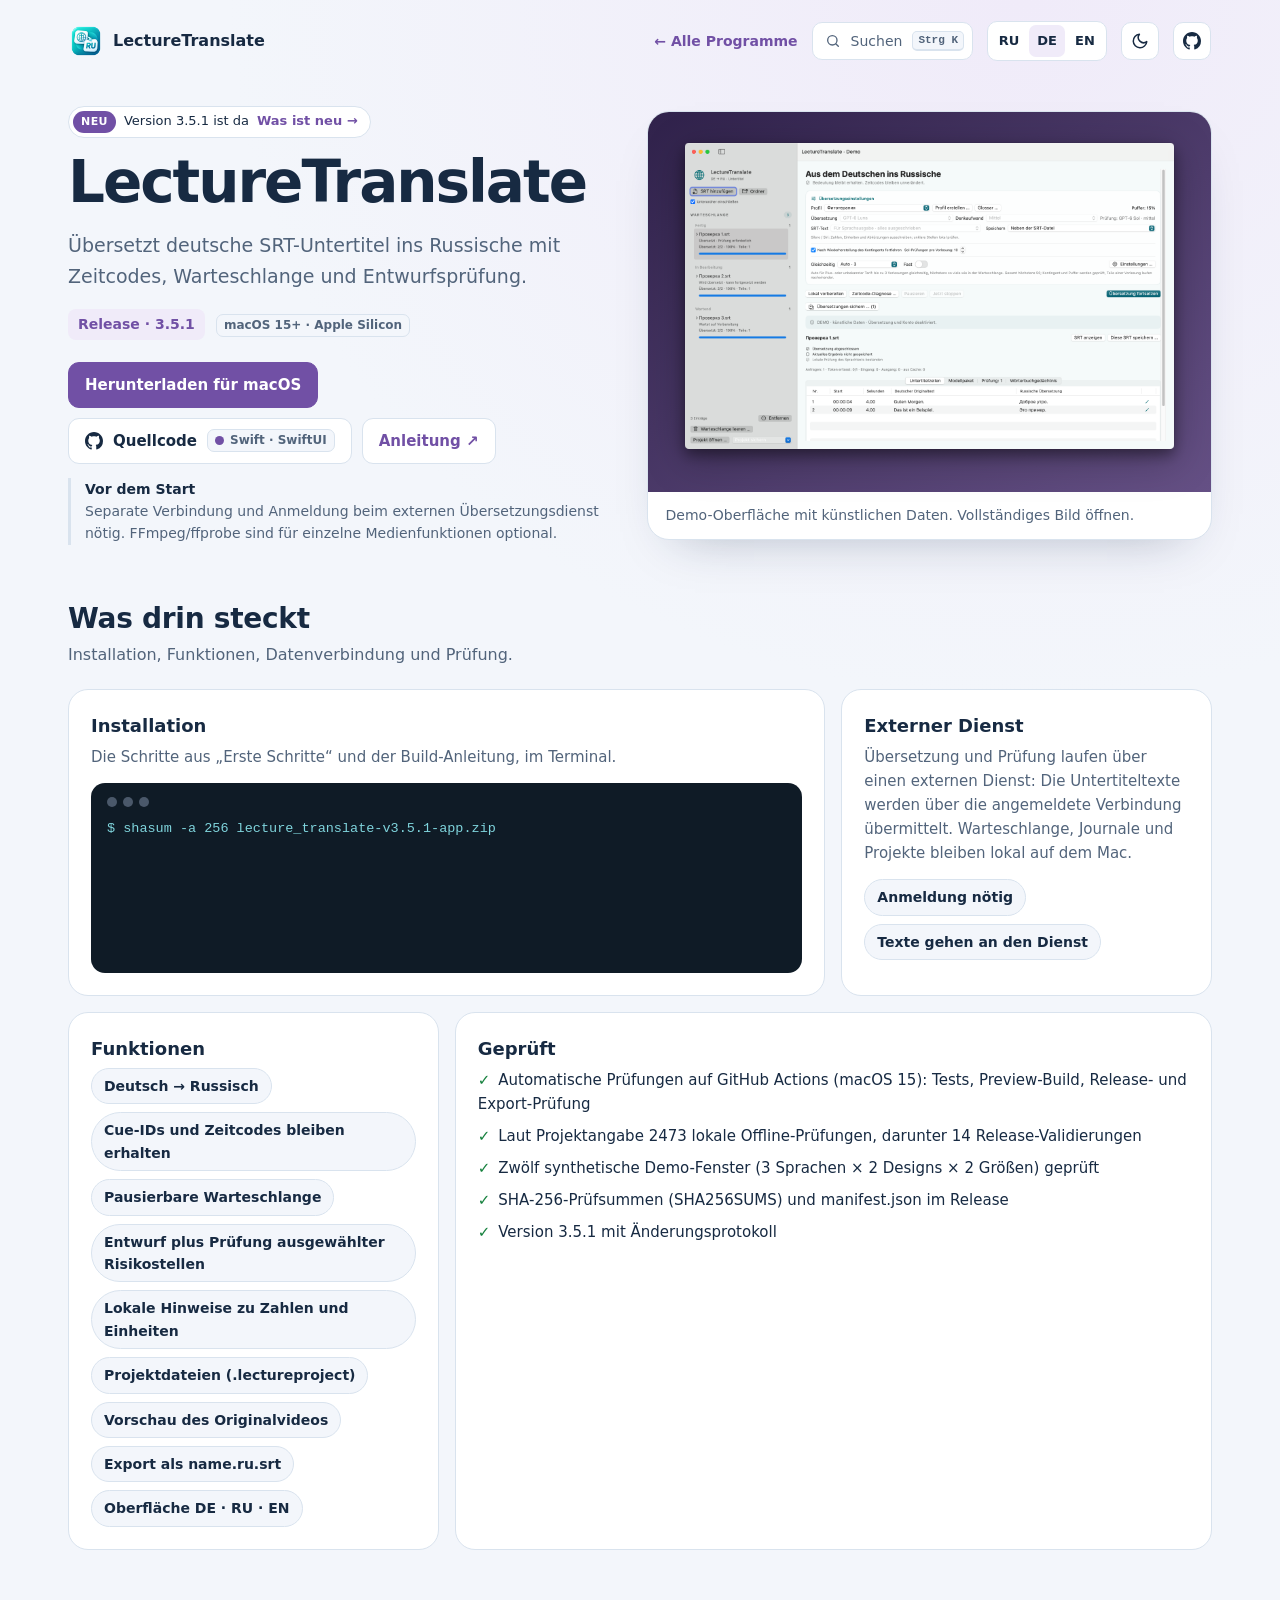
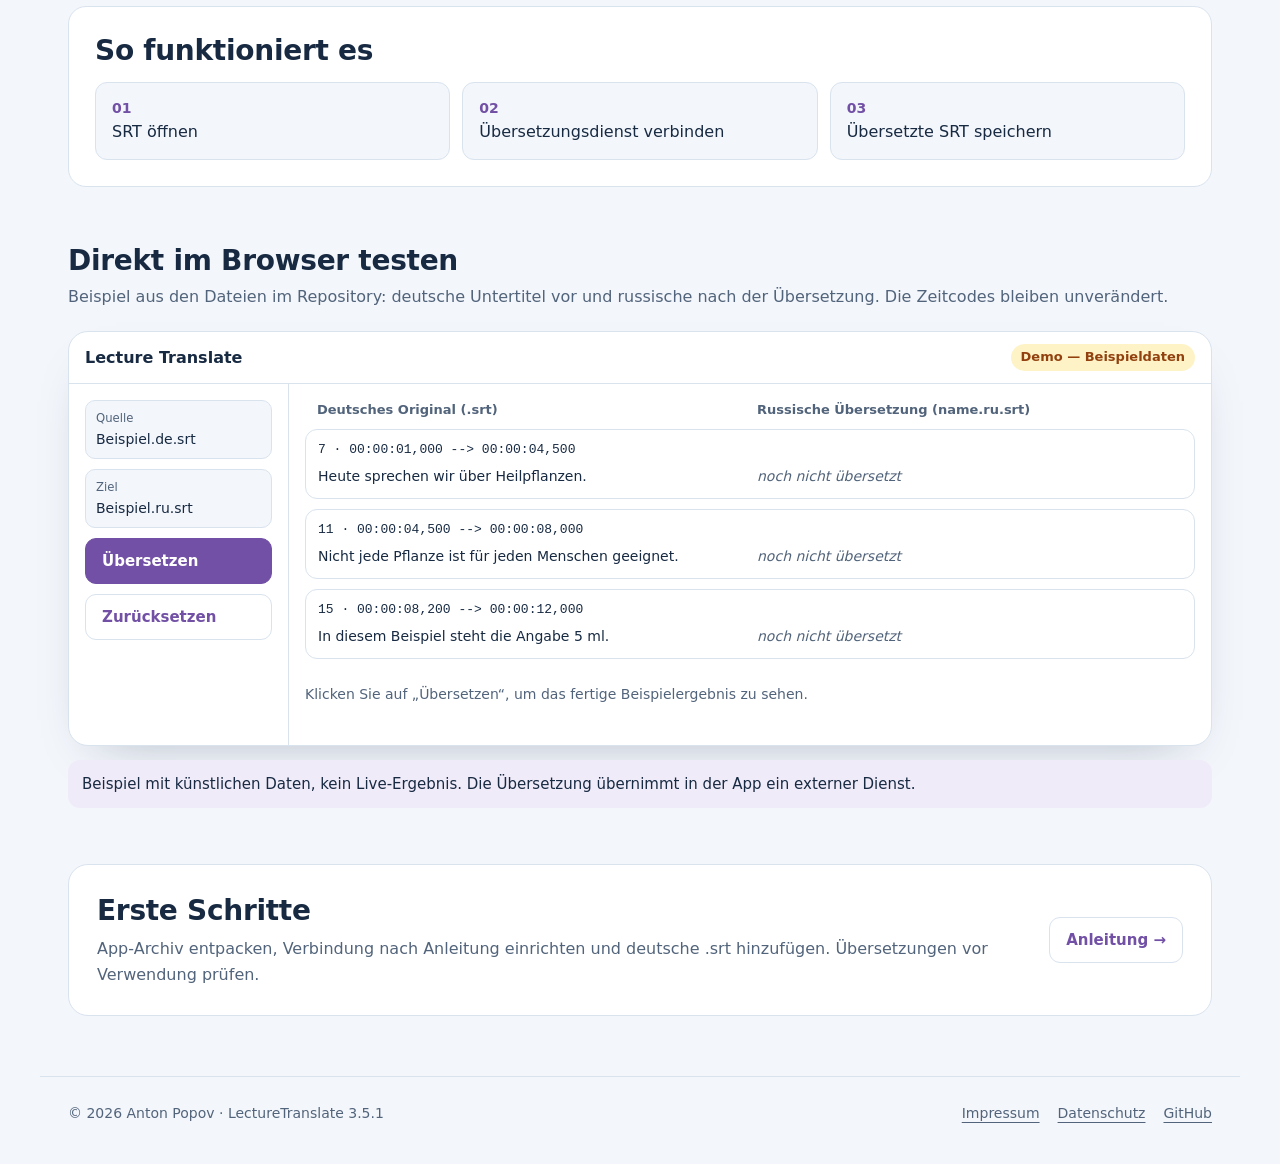
==== commit 27af4b46: "kit: full brand in floating header, lighter pill transition" ====
--- a/index.html
+++ b/index.html
@@ -7,8 +7,8 @@
 <meta name="description" content="Übersetzt deutsche SRT-Untertitel ins Russische mit Zeitcodes, Warteschlange und Entwurfsprüfung.">
 <title>LectureTranslate — Anleitung · Release · 3.5.1</title>
 <link rel="icon" href="presentation-icon.png">
-<script src="Assets/kit/kit-theme.js"></script><link rel="stylesheet" href="Assets/kit/kit.css?v=2026.11.05-1"><script src="Assets/kit/programs.js?v=2026.11.05-1" defer></script><script src="Assets/kit/kit.js?v=2026.11.05-1" defer></script>
-<link rel="stylesheet" href="presentation.css?v=2026.11.05-1">
+<script src="Assets/kit/kit-theme.js"></script><link rel="stylesheet" href="Assets/kit/kit.css?v=2026.11.06-1"><script src="Assets/kit/programs.js?v=2026.11.06-1" defer></script><script src="Assets/kit/kit.js?v=2026.11.06-1" defer></script>
+<link rel="stylesheet" href="presentation.css?v=2026.11.06-1">
 </head>
 <body class="ppk-page">
 <a class="ppk-skip" href="#main">Zum Inhalt</a>
--- a/Assets/kit/kit.css
+++ b/Assets/kit/kit.css
@@ -52,14 +52,17 @@
 .ppk-search-btn:has(svg)::before,.ppk-icon-btn:has(svg)::before,.ppk-btn-gh:has(svg)::before{display:none}
 
 /* ---------- header: static markup, JS only improves it ---------- */
-.ppk-nav-wrap{position:sticky;top:0;z-index:40;padding:10px 0 0;transition:padding .3s}
+.ppk-nav-wrap{position:sticky;top:0;z-index:40;padding:10px 0 0}
 .ppk-nav-wrap.ppk-floating{padding-inline:8px}
-.ppk-nav{max-width:var(--ppk-shell);margin:0 auto;display:flex;align-items:center;gap:14px;padding:10px 28px;border:1px solid transparent;border-radius:0;font:14px/1.3 var(--ppk-font);color:var(--ppk-ink);transition:max-width .35s cubic-bezier(.2,.8,.2,1),padding .35s cubic-bezier(.2,.8,.2,1),border-radius .35s,background-color .35s,box-shadow .35s}
+.ppk-nav{position:relative;isolation:isolate;max-width:var(--ppk-shell);margin:0 auto;display:flex;align-items:center;gap:14px;padding:10px 28px;border:1px solid transparent;border-radius:0;font:14px/1.3 var(--ppk-font);color:var(--ppk-ink);transition:border-color .25s,border-radius .25s}
+/* Glass pill is a separate layer: the header jump to the pill changes layout once, the glass, blur and shadow only fade in (opacity), so scrolling past the threshold stays cheap. */
+.ppk-nav::before{content:"";position:absolute;inset:-1px;z-index:-1;border-radius:inherit;background:var(--ppk-glass);-webkit-backdrop-filter:blur(14px) saturate(1.4);backdrop-filter:blur(14px) saturate(1.4);box-shadow:0 10px 30px -18px rgba(0,0,0,.35);opacity:0;pointer-events:none;transition:opacity .25s}
 .ppk-nav *,.ppk-nav *::before,.ppk-nav *::after{box-sizing:border-box}
-.ppk-floating .ppk-nav{max-width:980px;padding:8px 10px 8px 16px;border-color:var(--ppk-line);border-radius:var(--ppk-radius-pill);background:var(--ppk-glass);-webkit-backdrop-filter:blur(14px) saturate(1.4);backdrop-filter:blur(14px) saturate(1.4);box-shadow:0 10px 30px -18px rgba(0,0,0,.35)}
+.ppk-floating .ppk-nav{max-width:980px;padding:8px 10px 8px 16px;border-color:var(--ppk-line);border-radius:var(--ppk-radius-pill)}
+.ppk-floating .ppk-nav::before{opacity:1}
 .ppk-brand{display:flex;align-items:center;gap:10px;min-width:0;font-size:16px;font-weight:750;color:var(--ppk-ink);text-decoration:none;white-space:nowrap}
 .ppk-brand img{width:34px;height:34px;flex:none;border-radius:9px}
-.ppk-brand span{overflow:hidden;text-overflow:ellipsis}
+.ppk-brand span{overflow:hidden;text-overflow:ellipsis;padding:3px 4px 3px 0;margin:-3px -4px -3px 0}
 .ppk-spacer{flex:1}
 .ppk-back{display:inline-flex;align-items:center;min-height:38px;font-size:14px;font-weight:650;color:var(--ppk-accent);text-decoration:none;white-space:nowrap}
 .ppk-back:hover{text-decoration:underline;text-underline-offset:4px}
@@ -237,7 +240,7 @@
 }
 
 @media (prefers-reduced-motion:reduce){
-  .ppk-nav-wrap,.ppk-nav,.ppk-pill,.ppk-btn,.ppk-chips span,.ppk-app-card,.ppk-reveal,.ppk-progress i,.ppk-page{transition:none!important}
+  .ppk-nav-wrap,.ppk-nav,.ppk-nav::before,.ppk-pill,.ppk-btn,.ppk-chips span,.ppk-app-card,.ppk-reveal,.ppk-progress i,.ppk-page{transition:none!important}
   .ppk-palette,.ppk-app-card,.ppk-rows li,.ppk-cursor,.ppk-live::before{animation:none!important}
   html.ppk-js .ppk-reveal:not(.ppk-in){opacity:1;transform:none}
 }
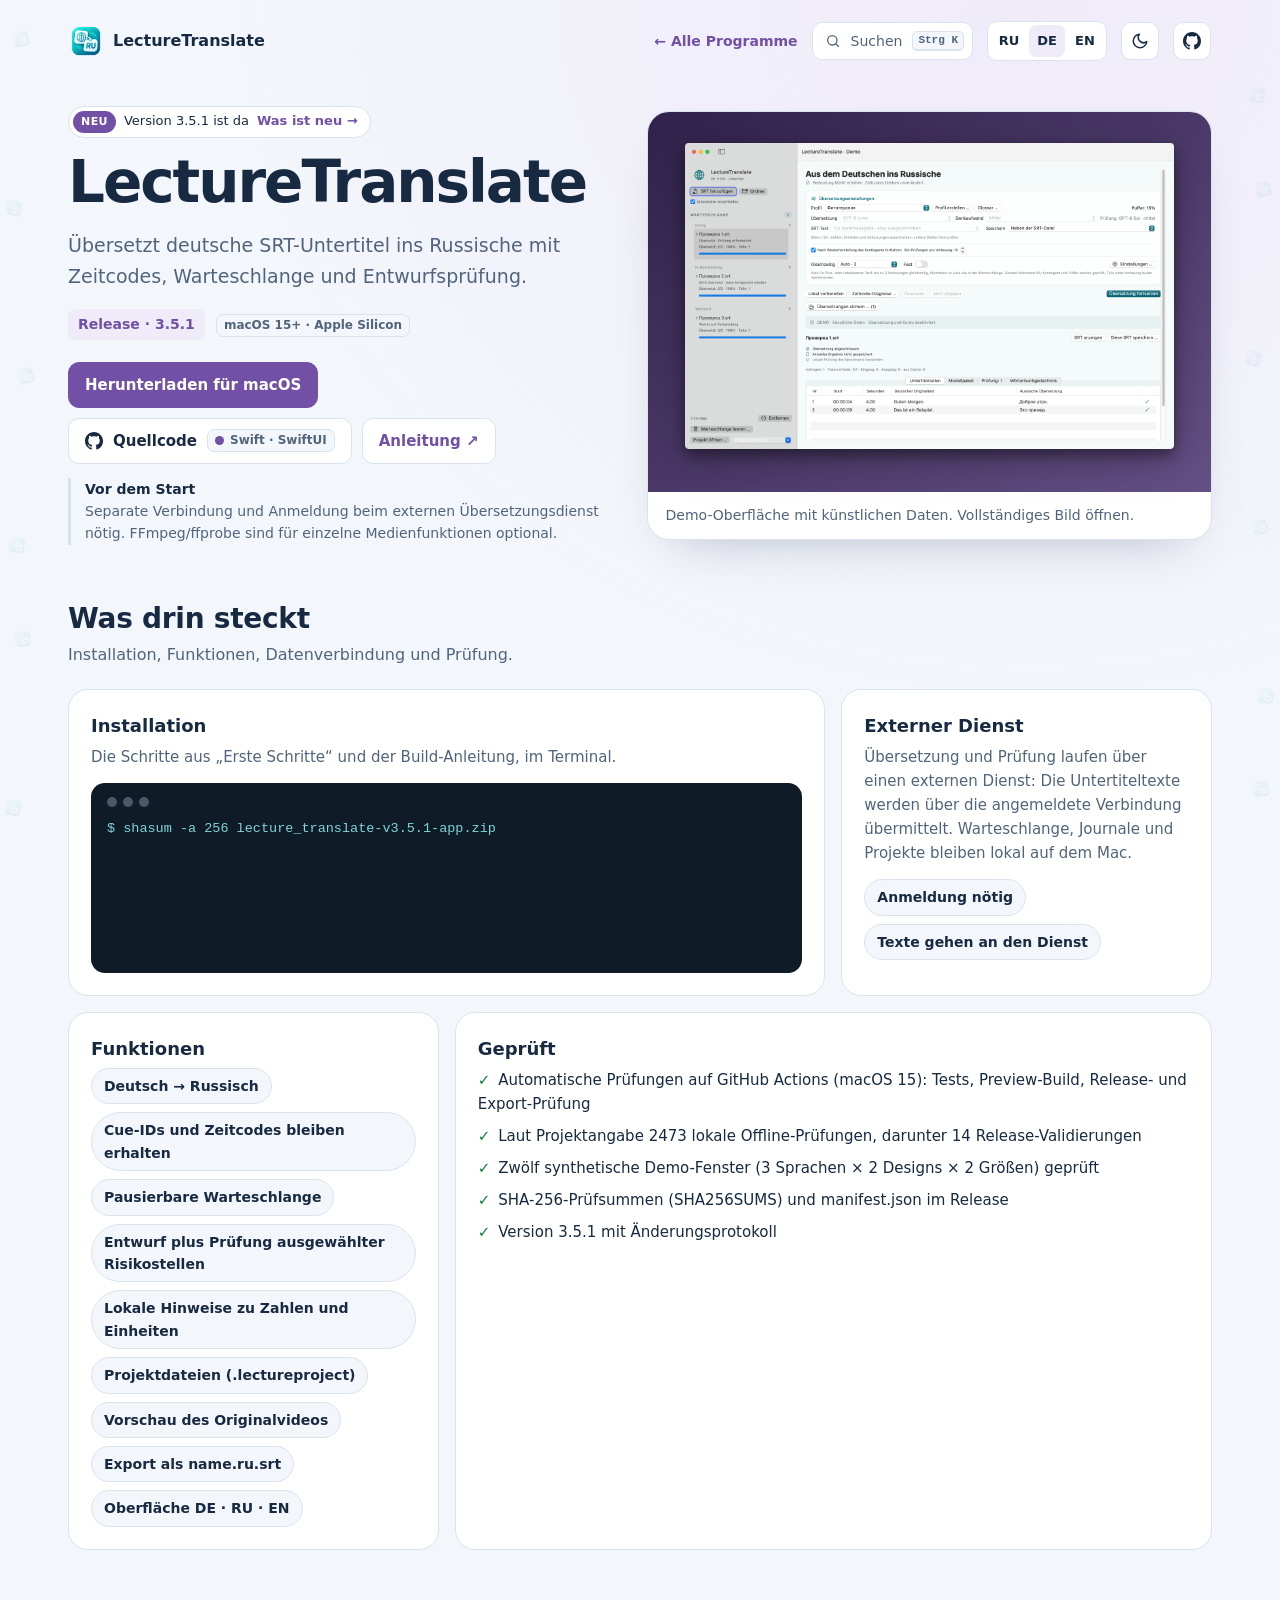
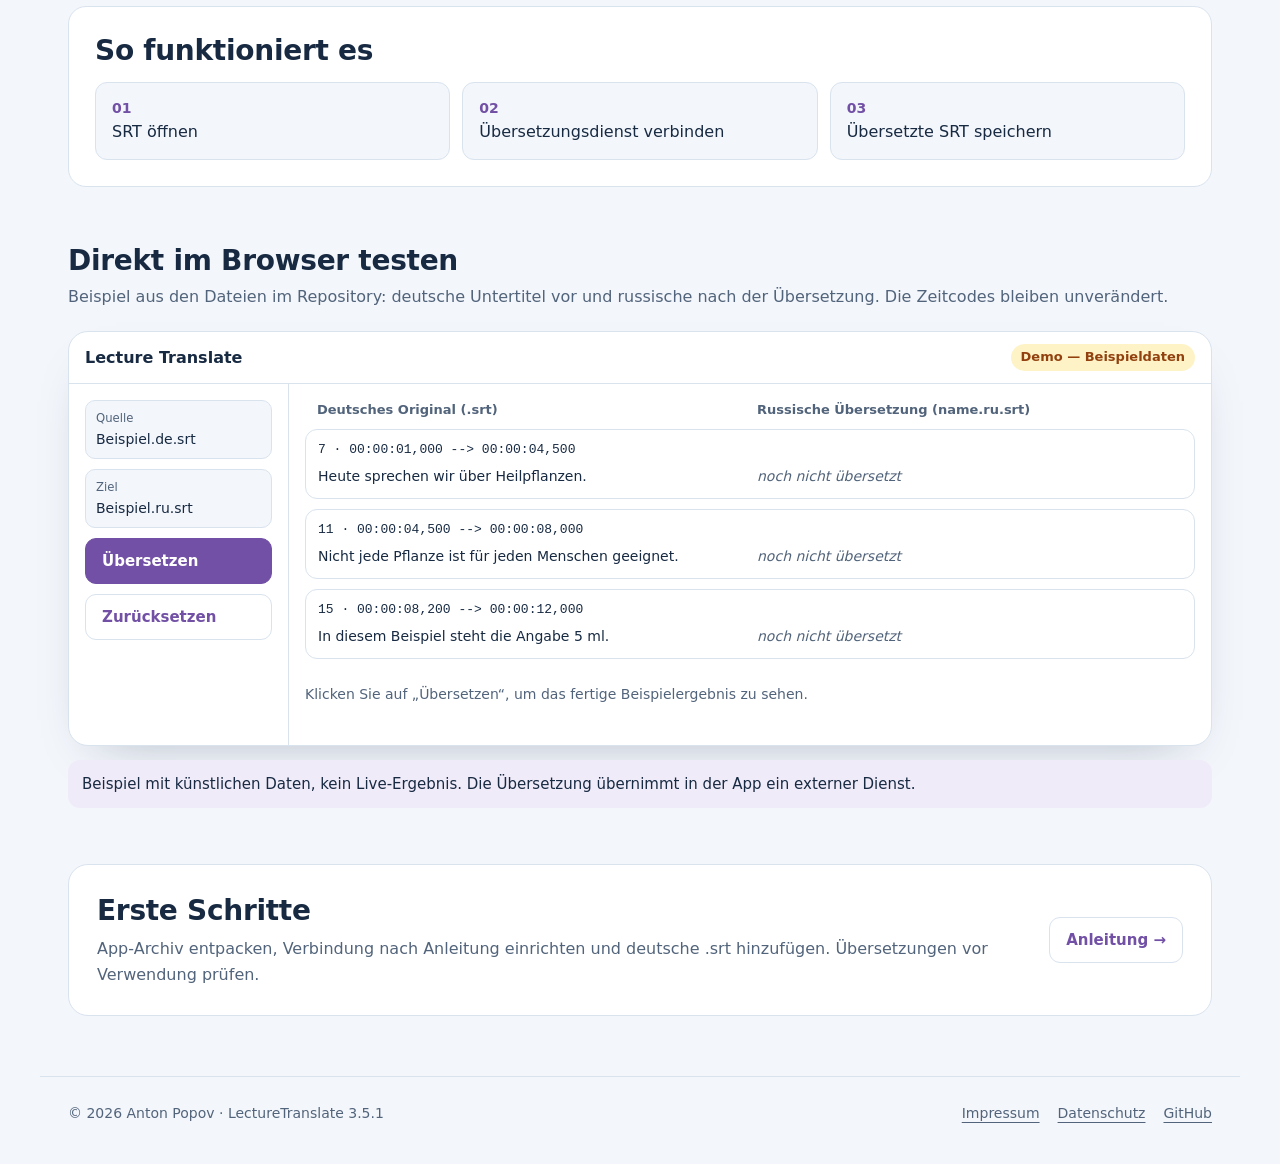
==== commit 6401badc: "kit: quiet side decor of program icons on wide screens One fixed, aria-hidden layer in the page marg" ====
--- a/index.html
+++ b/index.html
@@ -7,8 +7,8 @@
 <meta name="description" content="Übersetzt deutsche SRT-Untertitel ins Russische mit Zeitcodes, Warteschlange und Entwurfsprüfung.">
 <title>LectureTranslate — Anleitung · Release · 3.5.1</title>
 <link rel="icon" href="presentation-icon.png">
-<script src="Assets/kit/kit-theme.js"></script><link rel="stylesheet" href="Assets/kit/kit.css?v=2026.11.06-1"><script src="Assets/kit/programs.js?v=2026.11.06-1" defer></script><script src="Assets/kit/kit.js?v=2026.11.06-1" defer></script>
-<link rel="stylesheet" href="presentation.css?v=2026.11.06-1">
+<script src="Assets/kit/kit-theme.js"></script><link rel="stylesheet" href="Assets/kit/kit.css?v=2026.11.06-2"><script src="Assets/kit/programs.js?v=2026.11.06-2" defer></script><script src="Assets/kit/kit.js?v=2026.11.06-2" defer></script>
+<link rel="stylesheet" href="presentation.css?v=2026.11.06-2">
 </head>
 <body class="ppk-page">
 <a class="ppk-skip" href="#main">Zum Inhalt</a>
--- a/Assets/kit/kit.css
+++ b/Assets/kit/kit.css
@@ -245,3 +245,18 @@
   html.ppk-js .ppk-reveal:not(.ppk-in){opacity:1;transform:none}
 }
 @media (forced-colors:active){.ppk-pitem[aria-selected="true"]{outline:2px solid Highlight}.ppk-tabs button[aria-selected="true"]{outline:2px solid Highlight}}
+
+/* side decor (kit.js builds it on screens >= 1280px; nothing without JS) */
+.ppk-decor{display:none}
+@media (min-width:1280px){
+  .ppk-decor{display:block;position:fixed;inset:0;z-index:0;overflow:hidden;pointer-events:none;container-type:inline-size;opacity:0;transition:opacity 1.2s ease}
+  .ppk-decor.ppk-decor-on{opacity:1}
+  .ppk-decor-side{position:absolute;top:0;bottom:0;width:calc((100cqi - var(--ppk-decor-shell,var(--ppk-shell)))/2);animation:ppk-decor-drift 90s ease-in-out infinite alternate;will-change:transform}
+  .ppk-decor-l{left:0}
+  .ppk-decor-r{right:0;animation-direction:alternate-reverse}
+  .ppk-decor-i{--ppk-sz:clamp(18px,calc(var(--ppk-k,1) * ((100cqi - var(--ppk-decor-shell,var(--ppk-shell)))/2 - 28px)),72px);position:absolute;top:var(--ppk-y,0);left:calc(var(--ppk-x,.5) * (100% - 1.2 * var(--ppk-sz)) + .1 * var(--ppk-sz));width:var(--ppk-sz);height:var(--ppk-sz);object-fit:contain;opacity:.06;transform:rotate(var(--ppk-r,0deg));user-select:none}
+  [data-theme="dark"] .ppk-decor-i{opacity:.08}
+}
+@keyframes ppk-decor-drift{from{transform:translateY(-10px)}to{transform:translateY(10px)}}
+@media print{.ppk-decor{display:none!important}}
+@media (prefers-reduced-motion:reduce){.ppk-decor{transition:none}.ppk-decor-side{animation:none;will-change:auto}}
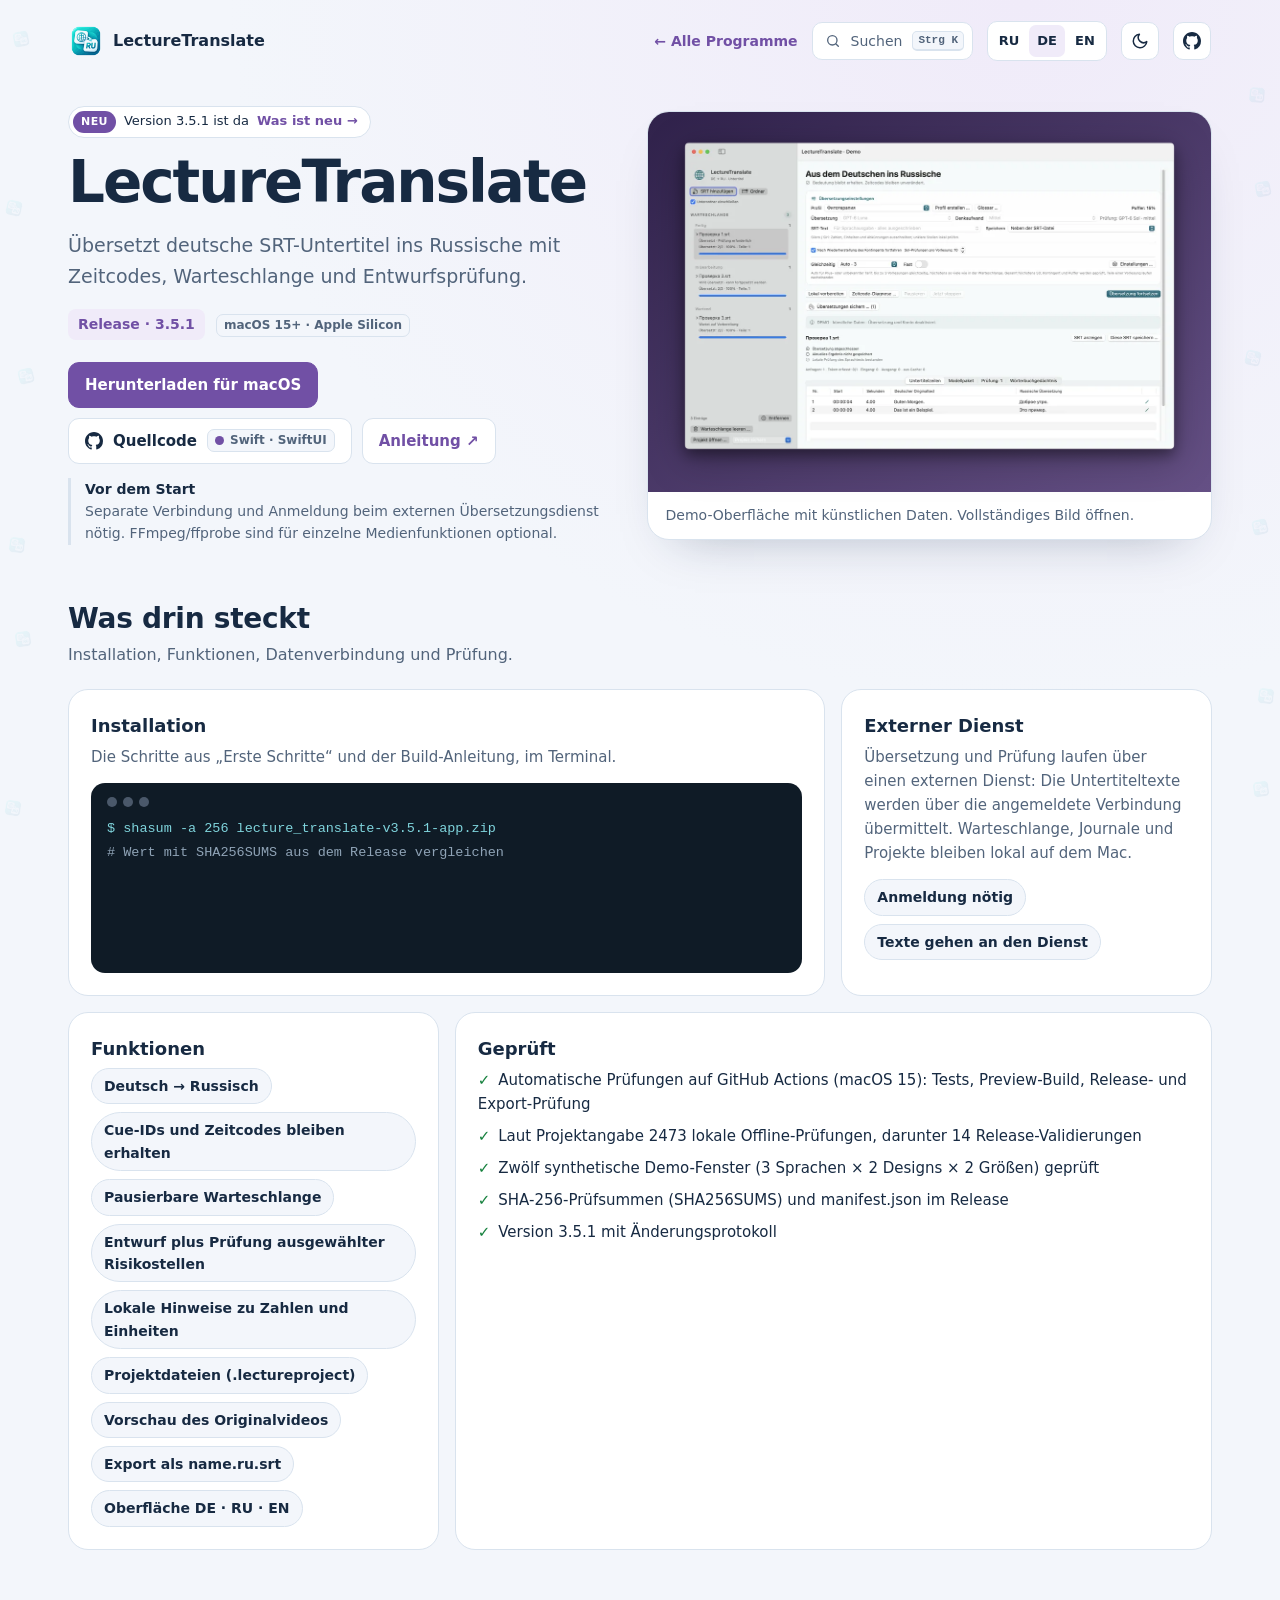
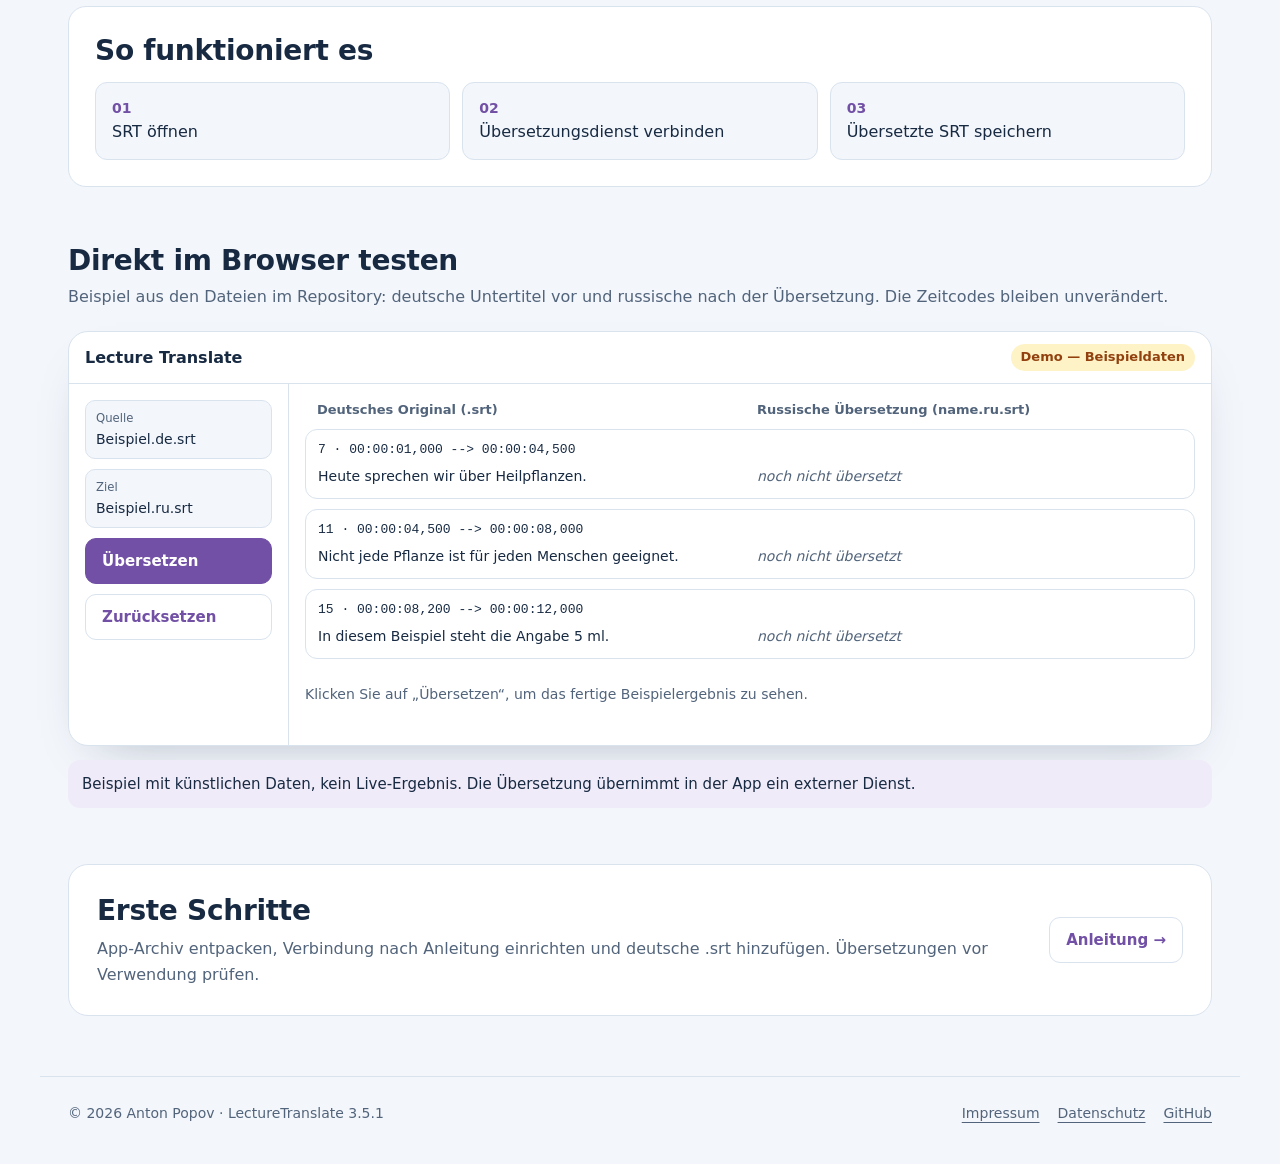
==== commit 8999f41f: "perf: smaller site images and icons, local guide images Screenshots get WebP copies at twice their s" ====
--- a/index.html
+++ b/index.html
@@ -39,7 +39,7 @@
 
 </div>
 <figure class="ppk-preview">
-<div class="ppk-stage"><a href="docs/screenshots/de/light-large.png"><img src="docs/screenshots/de/light-large.png" alt="LectureTranslate — Demo-Oberfläche mit künstlichen Daten. Vollständiges Bild öffnen." decoding="async"></a></div>
+<div class="ppk-stage"><a href="docs/screenshots/de/light-large.png"><img src="Assets/web/light-large.f5e8ec1f.webp" alt="LectureTranslate — Demo-Oberfläche mit künstlichen Daten. Vollständiges Bild öffnen." decoding="async" width="3104" height="2024" fetchpriority="high"></a></div>
 <figcaption>Demo-Oberfläche mit künstlichen Daten. Vollständiges Bild öffnen.</figcaption>
 </figure>
 </div>
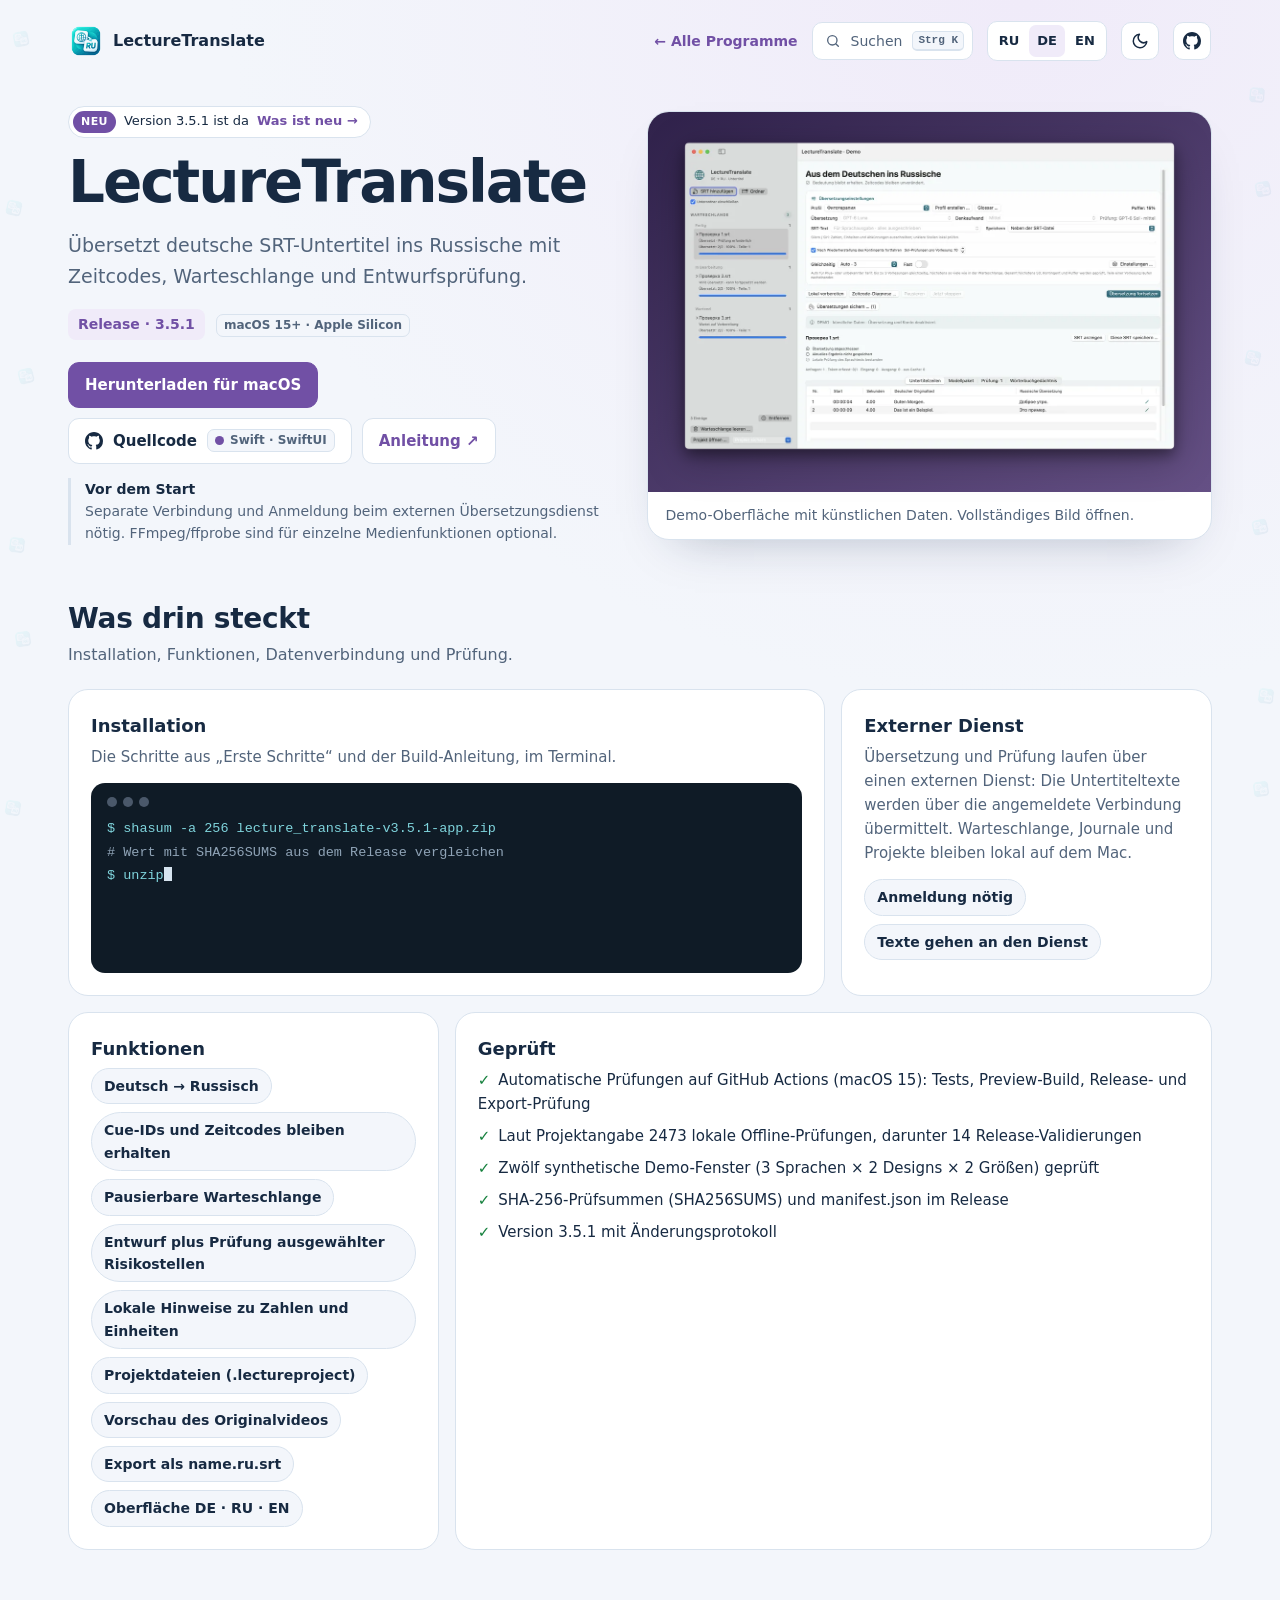
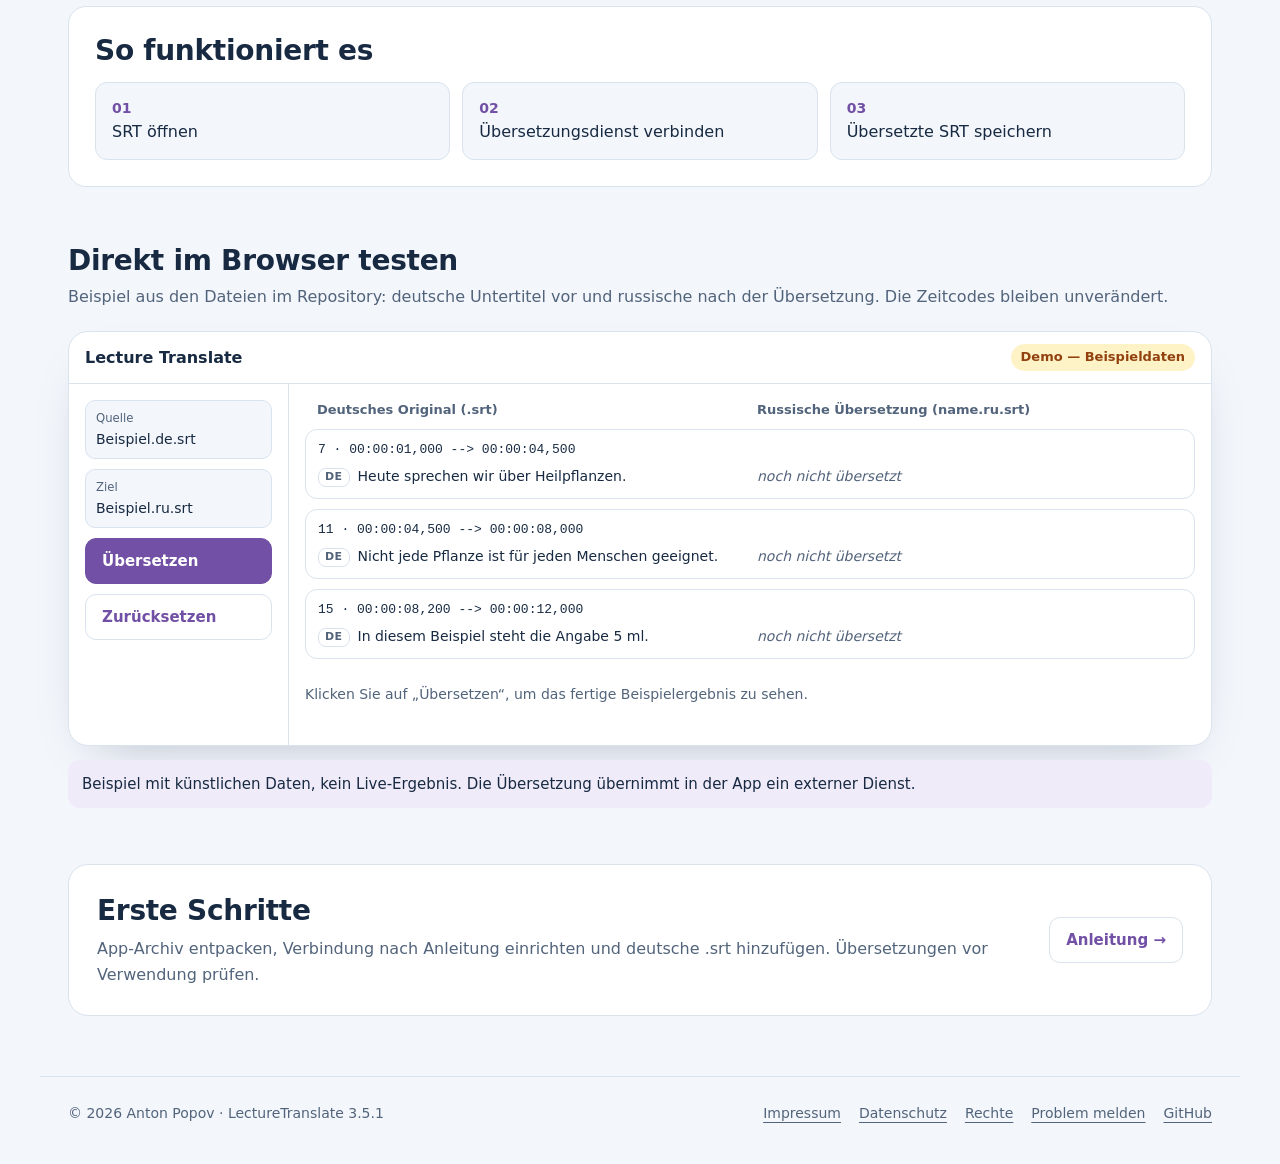
==== commit 2a961165: "site: one tab title pattern and one footer across programs Landing titles name the program and what " ====
--- a/index.html
+++ b/index.html
@@ -5,7 +5,7 @@
 <meta name="viewport" content="width=device-width,initial-scale=1">
 <meta name="color-scheme" content="light dark">
 <meta name="description" content="Übersetzt deutsche SRT-Untertitel ins Russische mit Zeitcodes, Warteschlange und Entwurfsprüfung.">
-<title>LectureTranslate — Anleitung · Release · 3.5.1</title>
+<title>LectureTranslate — Übersetzt deutsche SRT-Untertitel ins Russische mit Zeitcodes, Warteschlange und Entwurfsprüfung</title>
 <link rel="icon" href="presentation-icon.png">
 <script src="Assets/kit/kit-theme.js"></script><link rel="stylesheet" href="Assets/kit/kit.css?v=2026.11.06-2"><script src="Assets/kit/programs.js?v=2026.11.06-2" defer></script><script src="Assets/kit/kit.js?v=2026.11.06-2" defer></script>
 <link rel="stylesheet" href="presentation.css?v=2026.11.06-2">
@@ -63,9 +63,9 @@
 <h2 id="demo-title">Direkt im Browser testen</h2>
 <p class="ppk-sub">Beispiel aus den Dateien im Repository: deutsche Untertitel vor und russische nach der Übersetzung. Die Zeitcodes bleiben unverändert.</p>
 <div class="ppk-demo"><div class="ppk-demo-head"><span>Lecture Translate</span><span class="ppk-demo-label">Demo — Beispieldaten</span></div>
-<div class="ppk-demo-body"><div class="ppk-demo-main"><noscript><p class="ppk-demo-empty">Für die Demo wird JavaScript benötigt.</p><ol class="demo-cues"><li><code>00:00:01,000 --&gt; 00:00:04,500</code><p lang="de">Heute sprechen wir über Heilpflanzen.</p><p lang="ru">Сегодня мы говорим о лекарственных
-растениях.</p></li><li><code>00:00:04,500 --&gt; 00:00:08,000</code><p lang="de">Nicht jede Pflanze ist für jeden Menschen geeignet.</p><p lang="ru">Не каждое растение подходит каждому
-человеку.</p></li><li><code>00:00:08,200 --&gt; 00:00:12,000</code><p lang="de">In diesem Beispiel steht die Angabe 5 ml.</p><p lang="ru">В этом примере указано пять миллилитров.</p></li></ol></noscript></div></div></div>
+<div class="ppk-demo-body"><div class="ppk-demo-main"><noscript><p class="ppk-demo-empty">Für die Demo wird JavaScript benötigt.</p><ol class="demo-cues"><li><code>00:00:01,000 --&gt; 00:00:04,500</code><p lang="de"><span class="demo-lang">DE</span>Heute sprechen wir über Heilpflanzen.</p><p lang="ru">Сегодня мы говорим о лекарственных
+растениях.</p></li><li><code>00:00:04,500 --&gt; 00:00:08,000</code><p lang="de"><span class="demo-lang">DE</span>Nicht jede Pflanze ist für jeden Menschen geeignet.</p><p lang="ru">Не каждое растение подходит каждому
+человеку.</p></li><li><code>00:00:08,200 --&gt; 00:00:12,000</code><p lang="de"><span class="demo-lang">DE</span>In diesem Beispiel steht die Angabe 5 ml.</p><p lang="ru">В этом примере указано пять миллилитров.</p></li></ol></noscript></div></div></div>
 <p class="ppk-notice">Beispiel mit künstlichen Daten, kein Live-Ergebnis. Die Übersetzung übernimmt in der App ein externer Dienst.</p>
 <script type="application/json" id="demo-data">{"labels": {"title": "Direkt im Browser testen", "sub": "Beispiel aus den Dateien im Repository: deutsche Untertitel vor und russische nach der Übersetzung. Die Zeitcodes bleiben unverändert.", "label": "Demo — Beispieldaten", "source": "Quelle", "target": "Ziel", "translate": "Übersetzen", "reset": "Zurücksetzen", "hint": "Klicken Sie auf „Übersetzen“, um das fertige Beispielergebnis zu sehen.", "done": "✓ Fertig: 3 Untertitel, alle Zeitcodes unverändert. (Demo — fertiges Beispiel, keine echte Übersetzung.)", "pending": "noch nicht übersetzt", "same": "Zeitcode gleich", "mark": "Zeitcode markieren", "nojs": "Für die Demo wird JavaScript benötigt.", "cues": "Untertitel", "before": "Deutsches Original (.srt)", "after": "Russische Übersetzung (name.ru.srt)", "note": "Beispiel mit künstlichen Daten, kein Live-Ergebnis. Die Übersetzung übernimmt in der App ein externer Dienst.", "sourceName": "Beispiel.de.srt", "targetName": "Beispiel.ru.srt"}, "before": [{"n": "7", "t": "00:00:01,000 --> 00:00:04,500", "x": "Heute sprechen wir über Heilpflanzen."}, {"n": "11", "t": "00:00:04,500 --> 00:00:08,000", "x": "Nicht jede Pflanze ist für jeden Menschen geeignet."}, {"n": "15", "t": "00:00:08,200 --> 00:00:12,000", "x": "In diesem Beispiel steht die Angabe 5 ml."}], "after": [{"n": "7", "t": "00:00:01,000 --> 00:00:04,500", "x": "Сегодня мы говорим о лекарственных\nрастениях."}, {"n": "11", "t": "00:00:04,500 --> 00:00:08,000", "x": "Не каждое растение подходит каждому\nчеловеку."}, {"n": "15", "t": "00:00:08,200 --> 00:00:12,000", "x": "В этом примере указано пять миллилитров."}]}</script>
 </section>
@@ -75,9 +75,9 @@
 </section>
 </main>
 <footer class="ppk-footer">
-  <span>© 2026 Anton Popov · LectureTranslate 3.5.1</span>
-  <nav aria-label="Rechtliches"><a href="https://popovantondev.github.io/popovantondev/impressum.html">Impressum</a><a href="https://popovantondev.github.io/popovantondev/datenschutz.html">Datenschutz</a><a href="https://github.com/popovantondev/LectureTranslate">GitHub</a></nav>
+<span>© 2026 Anton Popov · LectureTranslate 3.5.1</span>
+<nav aria-label="Rechtliches"><a href="https://popovantondev.github.io/popovantondev/impressum.html">Impressum</a><a href="https://popovantondev.github.io/popovantondev/datenschutz.html">Datenschutz</a><a href="https://github.com/popovantondev/LectureTranslate/blob/main/RIGHTS.md">Rechte</a><a href="https://github.com/popovantondev/LectureTranslate/issues/new/choose">Problem melden</a><a href="https://github.com/popovantondev/LectureTranslate">GitHub</a></nav>
 </footer>
-<script src="Assets/demo.js?v=bb6a0f92" defer></script>
+<script src="Assets/demo.js?v=7cbf1f97" defer></script>
 </body>
 </html>
--- a/presentation.css
+++ b/presentation.css
@@ -11,6 +11,6 @@
 .demo-cues{display:grid;gap:10px;margin:0;padding:0;list-style:none}.demo-cues li{display:grid;grid-template-columns:minmax(0,1fr) minmax(0,1fr);gap:6px 14px;padding:10px 12px;border:1px solid var(--ppk-line);border-radius:var(--ppk-radius-m);transition:background-color .2s,border-color .2s}
 .demo-cues li.is-marked{background:var(--ppk-tint);border-color:var(--ppk-accent)}.demo-head{display:grid;grid-template-columns:minmax(0,1fr) minmax(0,1fr);gap:14px;margin:0 0 8px;padding:0 12px;font-size:13px;font-weight:700;color:var(--ppk-muted)}
 .demo-time{grid-column:1/-1;display:flex;flex-wrap:wrap;align-items:center;gap:8px;margin:0;padding:0;border:0;background:transparent;color:var(--ppk-ink);font:13px/1.5 var(--ppk-mono);text-align:left;cursor:pointer}
-.demo-cues p{margin:0;min-width:0;white-space:pre-line;overflow-wrap:anywhere;font-size:14px;line-height:1.6}.demo-cues p.is-pending{color:var(--ppk-muted);font-style:italic}
+.demo-cues p{margin:0;min-width:0;white-space:pre-line;overflow-wrap:anywhere;font-size:14px;line-height:1.6}.demo-cues p.is-pending{color:var(--ppk-muted);font-style:italic}.demo-lang{display:inline-block;margin-right:8px;padding:0 6px;border:1px solid var(--ppk-line);border-radius:var(--ppk-radius-s);font-size:11px;font-weight:700;letter-spacing:.04em;line-height:1.5;color:var(--ppk-muted);vertical-align:1px}
 @media (max-width:640px){.demo-cues li,.demo-head{grid-template-columns:minmax(0,1fr)}}
 @media (max-width:760px){.ppk-start{grid-template-columns:1fr;padding:22px}}
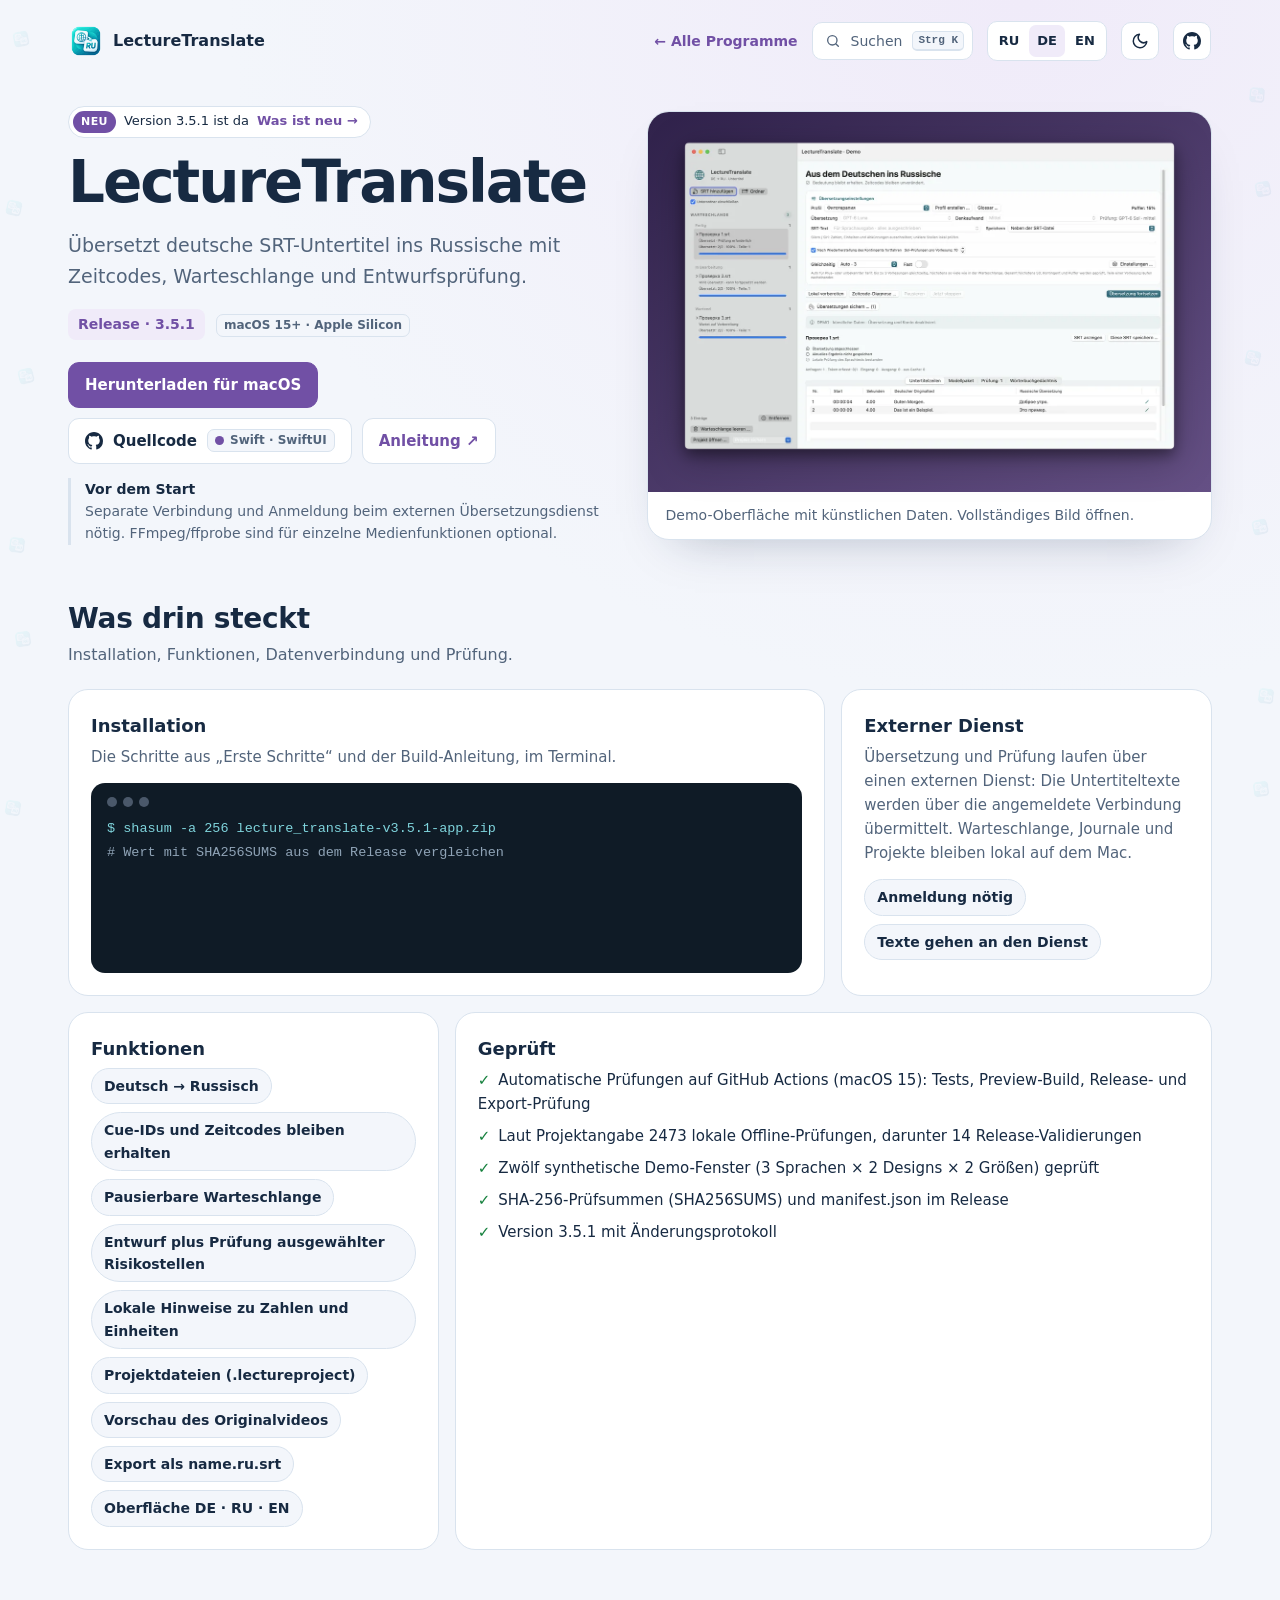
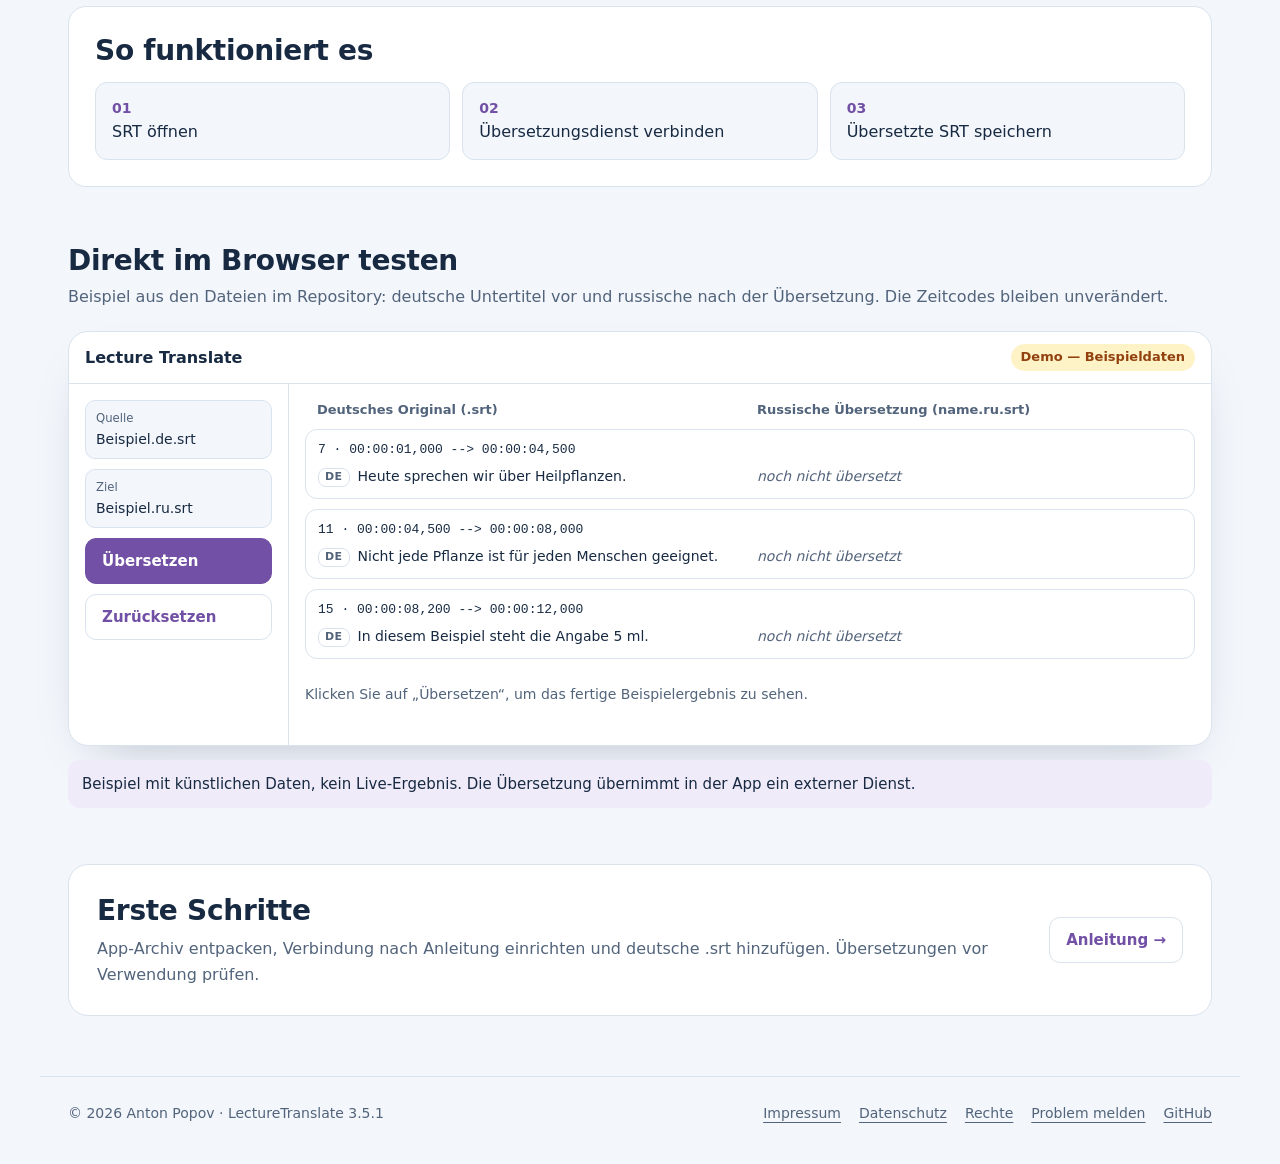
==== commit 16dc6183: "kit: search box without focus frame, palette closes before leaving The palette input lost its clippe" ====
--- a/index.html
+++ b/index.html
@@ -7,8 +7,8 @@
 <meta name="description" content="Übersetzt deutsche SRT-Untertitel ins Russische mit Zeitcodes, Warteschlange und Entwurfsprüfung.">
 <title>LectureTranslate — Übersetzt deutsche SRT-Untertitel ins Russische mit Zeitcodes, Warteschlange und Entwurfsprüfung</title>
 <link rel="icon" href="presentation-icon.png">
-<script src="Assets/kit/kit-theme.js"></script><link rel="stylesheet" href="Assets/kit/kit.css?v=2026.11.06-2"><script src="Assets/kit/programs.js?v=2026.11.06-2" defer></script><script src="Assets/kit/kit.js?v=2026.11.06-2" defer></script>
-<link rel="stylesheet" href="presentation.css?v=2026.11.06-2">
+<script src="Assets/kit/kit-theme.js"></script><link rel="stylesheet" href="Assets/kit/kit.css?v=2026.11.06-3"><script src="Assets/kit/programs.js?v=2026.11.06-3" defer></script><script src="Assets/kit/kit.js?v=2026.11.06-3" defer></script>
+<link rel="stylesheet" href="presentation.css?v=2026.11.06-3">
 </head>
 <body class="ppk-page">
 <a class="ppk-skip" href="#main">Zum Inhalt</a>
--- a/Assets/kit/kit.css
+++ b/Assets/kit/kit.css
@@ -173,6 +173,7 @@
 .ppk-phead{display:flex;align-items:center;border-bottom:1px solid var(--ppk-line)}
 .ppk-palette-input{flex:1;min-width:0;padding:16px 18px;border:0;background:transparent;color:var(--ppk-ink);font:inherit;font-size:17px;outline:none}
 .ppk-palette-input::placeholder{color:var(--ppk-muted);opacity:1}
+.ppk-overlay .ppk-palette-input:focus-visible{outline:none}
 .ppk-phead:focus-within{box-shadow:inset 0 -2px 0 var(--ppk-focus)}
 .ppk-pclose{margin-right:12px;padding:6px 8px;border:1px solid var(--ppk-line);border-radius:7px;background:var(--ppk-bg);color:var(--ppk-muted);font:600 12px/1 var(--ppk-mono);cursor:pointer}
 .ppk-plist{max-height:min(420px,55vh);margin:0;padding:6px;overflow:auto;list-style:none}
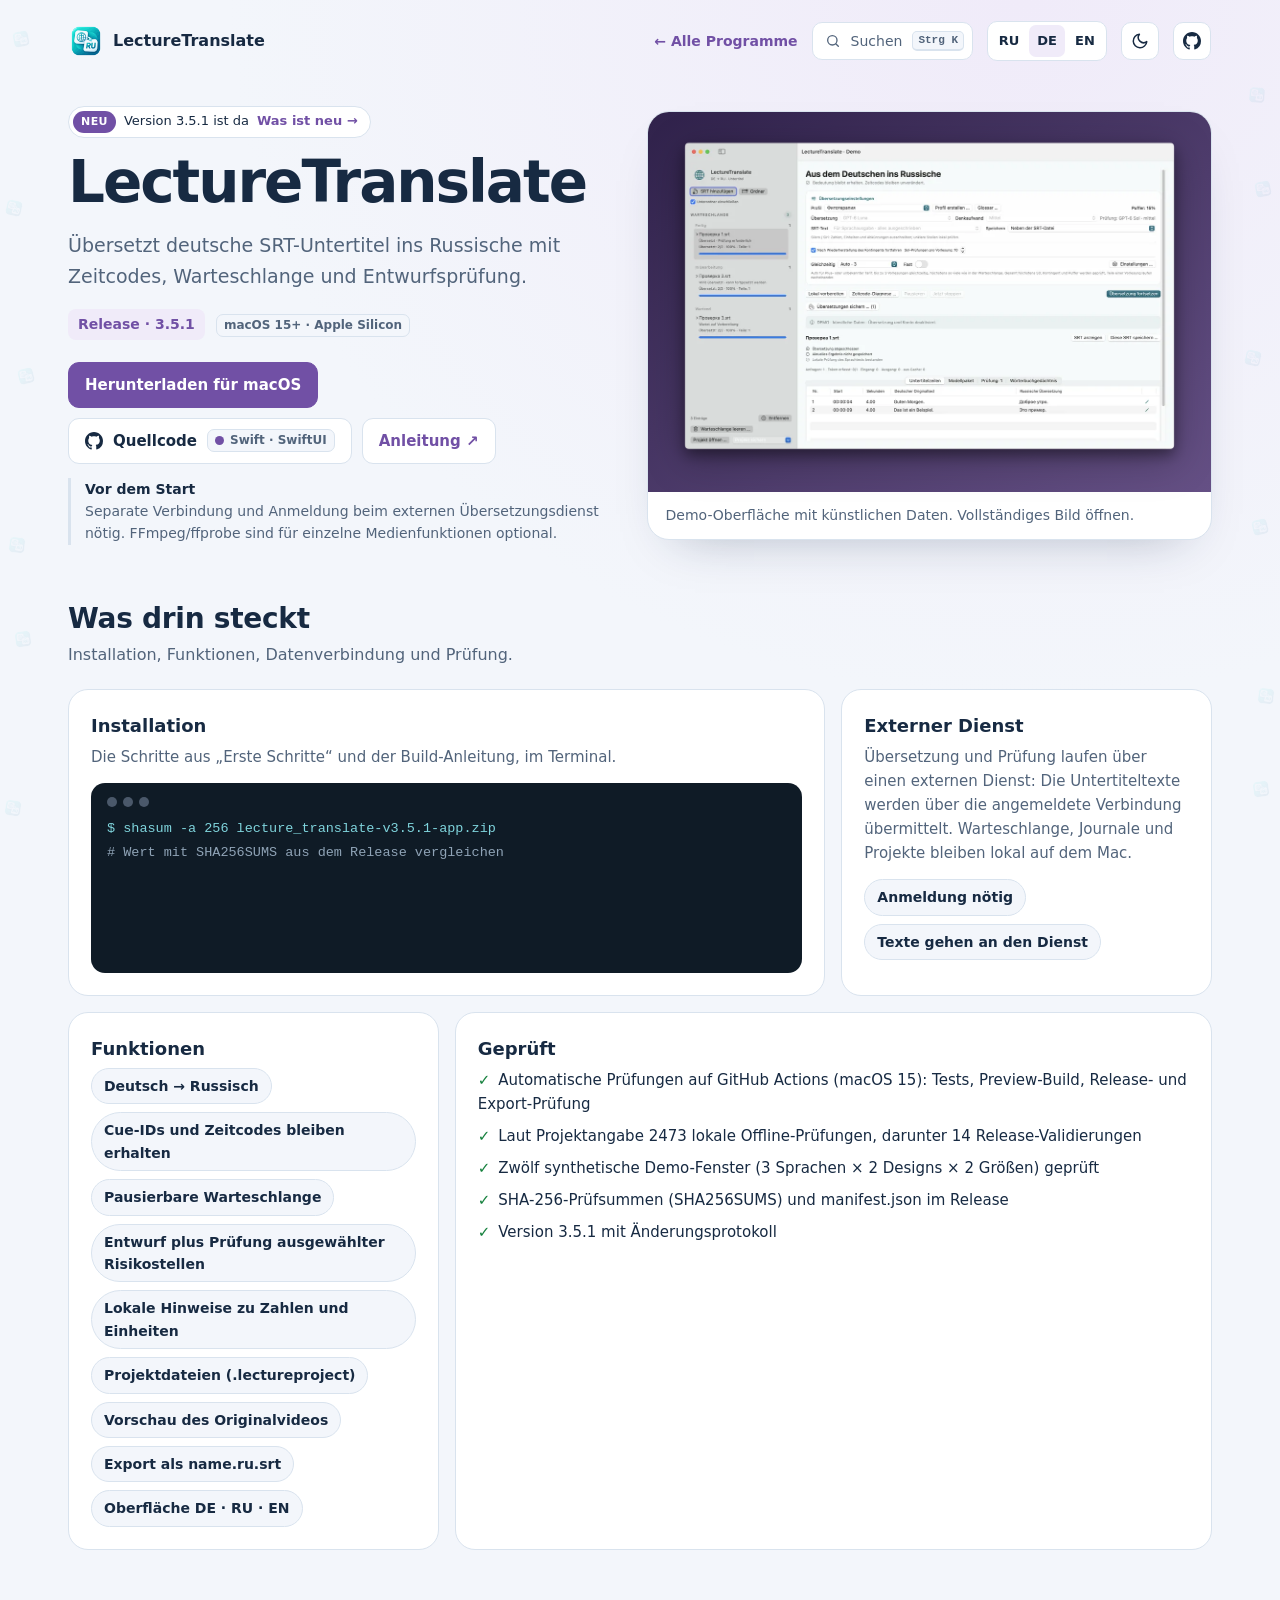
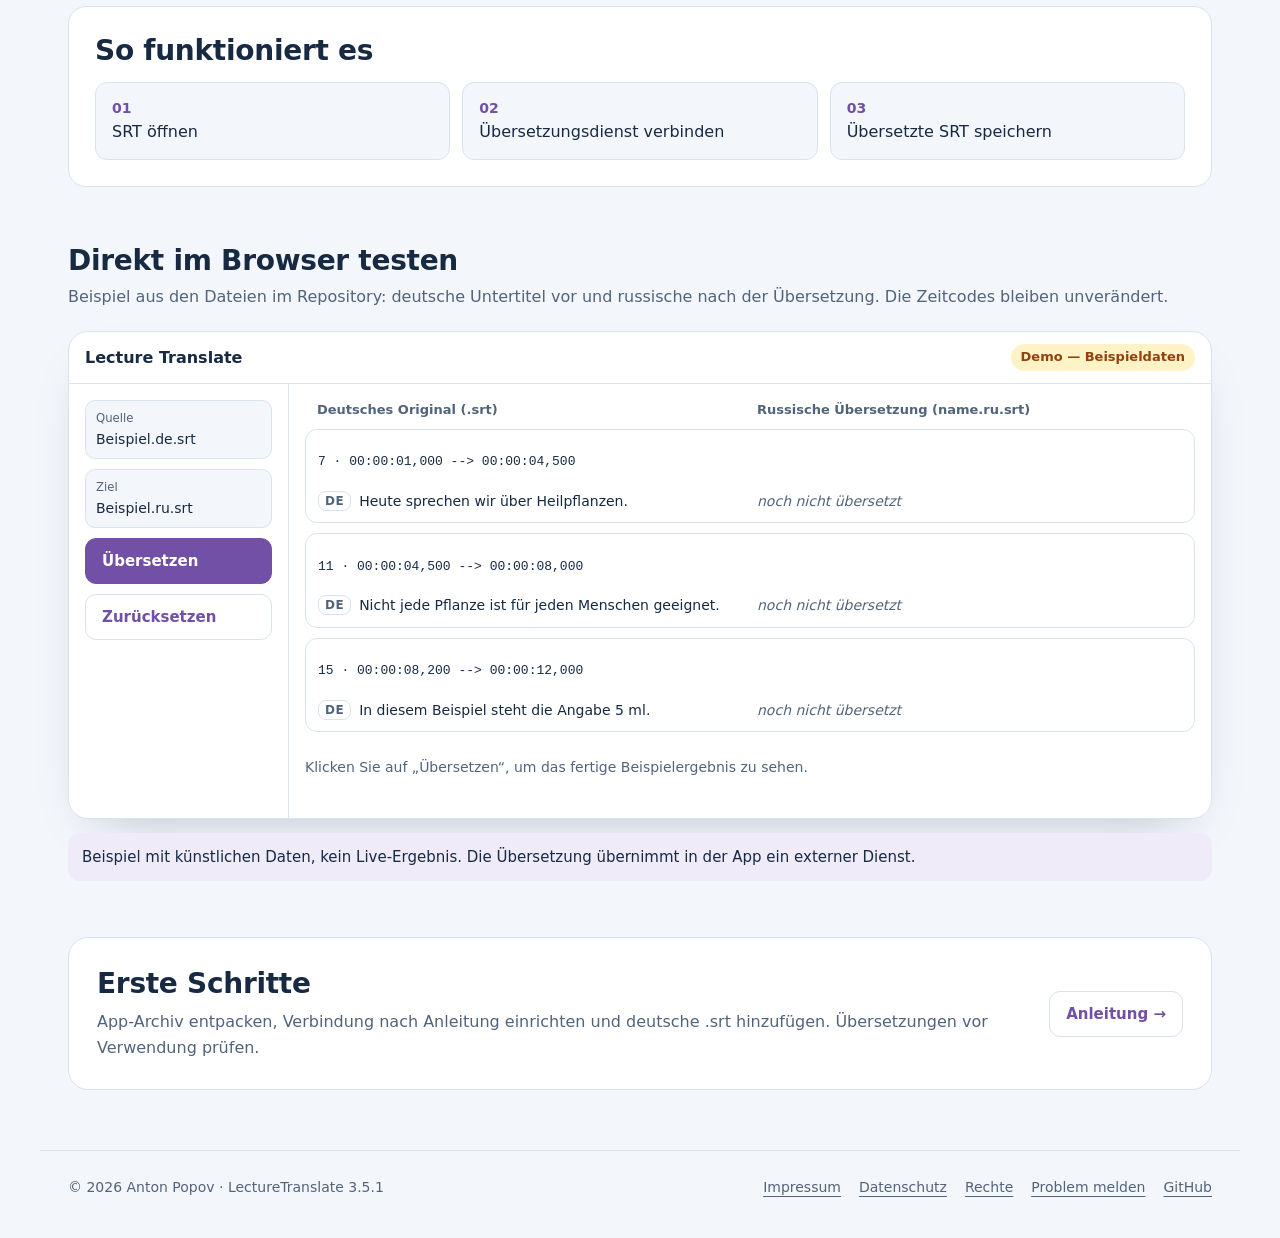
==== commit d8f8d793: "Kit update: stacked source-code button on narrow phones, 'Close' on touch search, new cache-busting " ====
--- a/index.html
+++ b/index.html
@@ -7,8 +7,8 @@
 <meta name="description" content="Übersetzt deutsche SRT-Untertitel ins Russische mit Zeitcodes, Warteschlange und Entwurfsprüfung.">
 <title>LectureTranslate — Übersetzt deutsche SRT-Untertitel ins Russische mit Zeitcodes, Warteschlange und Entwurfsprüfung</title>
 <link rel="icon" href="presentation-icon.png">
-<script src="Assets/kit/kit-theme.js"></script><link rel="stylesheet" href="Assets/kit/kit.css?v=2026.11.06-3"><script src="Assets/kit/programs.js?v=2026.11.06-3" defer></script><script src="Assets/kit/kit.js?v=2026.11.06-3" defer></script>
-<link rel="stylesheet" href="presentation.css?v=2026.11.06-3">
+<script src="Assets/kit/kit-theme.js"></script><link rel="stylesheet" href="Assets/kit/kit.css?v=2026.11.16-1"><script src="Assets/kit/programs.js?v=2026.11.16-1" defer></script><script src="Assets/kit/kit.js?v=2026.11.16-1" defer></script>
+<link rel="stylesheet" href="presentation.css?v=2026.11.16-1">
 </head>
 <body class="ppk-page">
 <a class="ppk-skip" href="#main">Zum Inhalt</a>
--- a/Assets/kit/kit.css
+++ b/Assets/kit/kit.css
@@ -124,6 +124,7 @@
 .ppk-live::before{content:"";width:10px;height:10px;border-radius:50%;background:var(--ppk-ok);box-shadow:0 0 0 0 rgba(22,163,74,.55);animation:ppk-pulse 2s infinite}
 @keyframes ppk-pulse{70%{box-shadow:0 0 0 10px rgba(22,163,74,0)}100%{box-shadow:0 0 0 0 rgba(22,163,74,0)}}
 .ppk-checks{display:grid;gap:8px;margin:0;padding:0;list-style:none;font-size:15px}
+.ppk-checks li{overflow-wrap:anywhere}
 .ppk-checks li::before{content:"\2713";margin-right:8px;color:var(--ppk-ok);font-weight:800}
 
 /* ---------- steps ---------- */
@@ -226,18 +227,47 @@
   .ppk-pfoot{display:none}
   .ppk-overlay{padding-top:8vh}
 }
-@media (max-width:520px){
-  .ppk-nav{flex-wrap:wrap;row-gap:6px}
-  .ppk-nav::after{content:"";order:4;flex-basis:100%;height:0}
-  .ppk-brand{order:1;margin-right:auto}
+/* Phones: touch targets 44 px, the header is two full rows (name + theme + GitHub, then [back] search + language switch that fills the rest),
+   it scrolls away with the page instead of sticking (two rows would eat a seventh of the screen), long names wrap instead of being cut. */
+@media (max-width:640px){
+  .ppk-icon-btn{width:44px;height:44px}
+  .ppk-search-btn{width:44px;min-height:44px}
+  .ppk-back{width:44px;min-height:44px}
+  .ppk-langs a{min-width:40px;min-height:40px}
+  .ppk-brand{min-height:44px}
+  .ppk-tabs button{min-height:44px}
+  .ppk-pill{min-height:40px;font-size:13px;flex-wrap:wrap;row-gap:2px;border-radius:20px}
+  .ppk-pill .ppk-more{white-space:normal}
+  .ppk-field small{font-size:12px}
+  .ppk-pill .ppk-new{font-size:12px}
+  .ppk-footer a{display:inline-flex;align-items:center;justify-content:center;min-height:40px;min-width:44px}
+  /* Guide table of contents and disclosure rows: finger-sized rows (guides with their own class names carry the same rule in their own CSS) */
+  .ppk-page .ppk-contents a{display:inline-flex;align-items:center;min-height:44px;min-width:44px}
+  .ppk-page details>summary{padding-block:11px}
+  .ppk-pclose{min-width:44px;min-height:44px;margin-right:6px;font-size:13px}
+  .ppk-chip{font-size:12px}
+}
+@media (max-width:560px){
+  .ppk-nav-wrap{position:static}
+  .ppk-nav{flex-wrap:wrap;row-gap:8px;gap:8px}
+  .ppk-nav::after{content:"";order:4;flex-basis:100%;height:0;margin:-8px 0 0}
+  .ppk-brand{order:1;flex:1 1 0;min-width:0;white-space:normal;font-size:16px;line-height:1.15}
+  .ppk-brand>span{overflow:visible;text-overflow:clip}
   .ppk-theme-btn{order:2}
   .ppk-gh-btn{order:3}
-  .ppk-back{order:5}
-  .ppk-search-btn{order:6;margin-left:auto}
-  .ppk-langs{order:7}
+  .ppk-back{order:5;width:auto;padding:0 6px 0 0;font-size:14px;justify-content:flex-start}
+  .ppk-back::before{content:none}
+  .ppk-search-btn{order:6}
+  .ppk-nav:not(:has(.ppk-langs)) .ppk-search-btn{order:2}
+  .ppk-langs{order:7;flex:1 1 0;min-width:0;padding:2px}
+  .ppk-langs a{flex:1 1 0}
   .ppk-spacer{display:none}
   .ppk-floating .ppk-nav{border-radius:26px;padding:8px 10px}
   .ppk-tile{padding:18px}
+}
+@media (max-width:359px){
+  .ppk-back{font-size:0;width:44px;padding:0;justify-content:center}
+  .ppk-back::before{content:"\2190";font-size:20px}
 }
 
 @media (prefers-reduced-motion:reduce){
@@ -260,4 +290,6 @@
 }
 @keyframes ppk-decor-drift{from{transform:translateY(-10px)}to{transform:translateY(10px)}}
 @media print{.ppk-decor{display:none!important}}
-@media (prefers-reduced-motion:reduce){.ppk-decor{transition:none}.ppk-decor-side{animation:none;will-change:auto}}+@media (prefers-reduced-motion:reduce){.ppk-decor{transition:none}.ppk-decor-side{animation:none;will-change:auto}}
+/* very narrow phones: the technology chip goes under the source-code label instead of beside it in two tall blocks */
+@media (max-width:420px){.ppk-btn-gh{flex-wrap:wrap;row-gap:6px}.ppk-btn-gh .ppk-chip{flex:1 0 100%;justify-content:center;text-align:center}}
--- a/presentation.css
+++ b/presentation.css
@@ -10,7 +10,7 @@
 .ppk-demo-empty:focus-visible,.demo-time:focus-visible{outline:2px solid var(--ppk-focus);outline-offset:2px}
 .demo-cues{display:grid;gap:10px;margin:0;padding:0;list-style:none}.demo-cues li{display:grid;grid-template-columns:minmax(0,1fr) minmax(0,1fr);gap:6px 14px;padding:10px 12px;border:1px solid var(--ppk-line);border-radius:var(--ppk-radius-m);transition:background-color .2s,border-color .2s}
 .demo-cues li.is-marked{background:var(--ppk-tint);border-color:var(--ppk-accent)}.demo-head{display:grid;grid-template-columns:minmax(0,1fr) minmax(0,1fr);gap:14px;margin:0 0 8px;padding:0 12px;font-size:13px;font-weight:700;color:var(--ppk-muted)}
-.demo-time{grid-column:1/-1;display:flex;flex-wrap:wrap;align-items:center;gap:8px;margin:0;padding:0;border:0;background:transparent;color:var(--ppk-ink);font:13px/1.5 var(--ppk-mono);text-align:left;cursor:pointer}
-.demo-cues p{margin:0;min-width:0;white-space:pre-line;overflow-wrap:anywhere;font-size:14px;line-height:1.6}.demo-cues p.is-pending{color:var(--ppk-muted);font-style:italic}.demo-lang{display:inline-block;margin-right:8px;padding:0 6px;border:1px solid var(--ppk-line);border-radius:var(--ppk-radius-s);font-size:11px;font-weight:700;letter-spacing:.04em;line-height:1.5;color:var(--ppk-muted);vertical-align:1px}
+.demo-time{grid-column:1/-1;display:flex;flex-wrap:wrap;align-items:center;gap:8px;min-height:44px;margin:0;padding:6px 0;border:0;background:transparent;color:var(--ppk-ink);font:13px/1.5 var(--ppk-mono);text-align:left;cursor:pointer}
+.demo-cues p{margin:0;min-width:0;white-space:pre-line;overflow-wrap:anywhere;font-size:14px;line-height:1.6}.demo-cues p.is-pending{color:var(--ppk-muted);font-style:italic}.demo-lang{display:inline-block;margin-right:8px;padding:0 6px;border:1px solid var(--ppk-line);border-radius:var(--ppk-radius-s);font-size:12px;font-weight:700;letter-spacing:.04em;line-height:1.5;color:var(--ppk-muted);vertical-align:1px}
 @media (max-width:640px){.demo-cues li,.demo-head{grid-template-columns:minmax(0,1fr)}}
 @media (max-width:760px){.ppk-start{grid-template-columns:1fr;padding:22px}}
